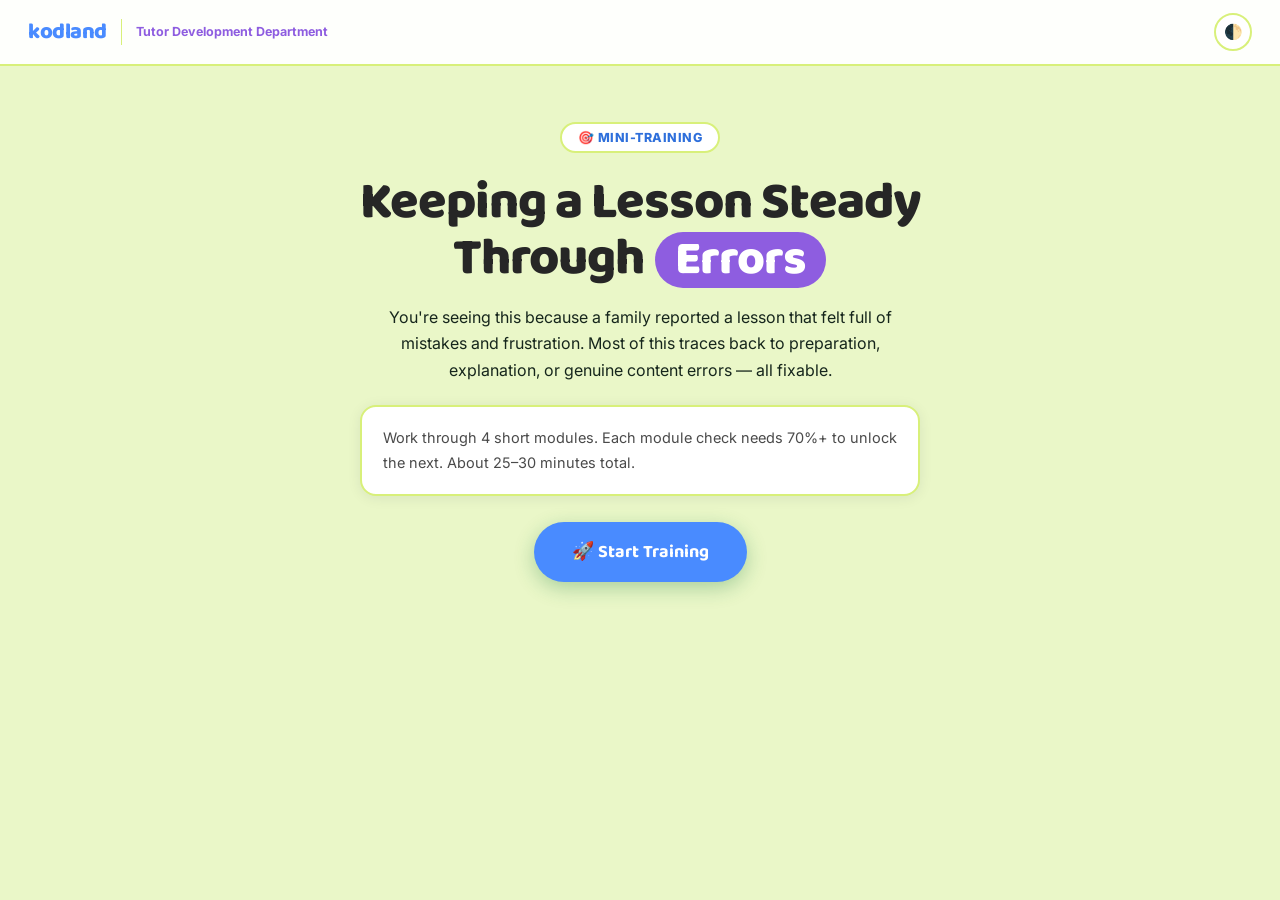
==== index.html @ 3f8ad8d2 "Add files via upload" ====
<!DOCTYPE html>
<html lang="en">
<head>
<meta charset="UTF-8">
<meta name="viewport" content="width=device-width, initial-scale=1.0">
<title>Mini-Training · Handling Errors in Class — Kodland Tutor Training</title>
<link href="https://fonts.googleapis.com/css2?family=Baloo+2:wght@600;700;800&family=Inter:wght@400;500;600;700;800&display=swap" rel="stylesheet">
<link rel="stylesheet" href="assets/style.css">
</head>
<body>

<!-- HOME -->
<div id="screen-home" class="screen active">
  <nav class="nav">
    <a class="logo" href="#" onclick="goHome();return false;">
      <span class="logo-mark">kodland</span>
      <span class="logo-div"></span>
      <span class="logo-sub" data-i18n="logoSub"></span>
    </a>
    <div class="nav-r">
      <button class="tbtn" onclick="toggleTheme()">🌓</button>
    </div>
  </nav>
  <div class="hero">
    <div class="hero-inner">
      <div class="eyebrow" data-i18n="heroEyebrow"></div>
      <h1 data-i18n-html="heroTitle"></h1>
      <p data-i18n="heroIntro"></p>
      <div class="card" style="max-width:560px;margin:0 auto 22px;text-align:left"><p style="margin:0" data-i18n="heroWork"></p></div>
      <button class="start-btn" onclick="goDashboard()" data-i18n="startBtn"></button>
    </div>
  </div>
</div>

<!-- DASHBOARD -->
<div id="screen-path" class="screen">
  <nav class="nav">
    <a class="logo" href="#" onclick="goHome();return false;">
      <span class="logo-mark">kodland</span>
      <span class="logo-div"></span>
      <span class="logo-sub" data-i18n="logoSub"></span>
    </a>
    <div class="nav-r">
      <span id="ntag" style="font-size:13px;color:var(--text-muted);font-weight:700;display:none"></span>
      <button class="tbtn" onclick="devUnlockAll()" data-i18n-title="devTitle" title="">🔓</button>
      <button class="tbtn" onclick="toggleTheme()">🌓</button>
    </div>
  </nav>
  <div class="msec">
    <div class="slbl">Your learning path</div>
    <div class="grid" id="mgrid"></div>
  </div>
</div>

<!-- CONTENT -->
<div id="screen-content" class="screen">
  <nav class="nav">
    <a class="logo" href="#" onclick="goHome();return false;">
      <span class="logo-mark">kodland</span>
      <span class="logo-div"></span>
      <span class="logo-sub" data-i18n="logoSub"></span>
    </a>
    <div class="nav-r">
      <button class="tbtn" onclick="goDashboard()" data-i18n-title="backToPath" title="">🏠</button>
      <button class="tbtn" onclick="toggleTheme()">🌓</button>
    </div>
  </nav>
  <div class="cbody" id="contentBody"></div>
</div>

<!-- RESULTS -->
<div id="screen-results" class="screen">
  <nav class="nav">
    <a class="logo" href="#" onclick="goHome();return false;">
      <span class="logo-mark">kodland</span><span class="logo-div"></span><span class="logo-sub" data-i18n="logoSub"></span>
    </a>
    <div class="nav-r"><button class="tbtn" onclick="toggleTheme()">🌓</button></div>
  </nav>
  <div class="rbody" id="resultsBody"></div>
</div>


<script>window.PROG_KEY_OVERRIDE='kl-mt-content_errors-progress';</script>
<script src="assets/content-en.js"></script>
<script src="assets/engine.js"></script>
</body>
</html>
---- assets/style.css ----
:root{
  --blue:#498BFF;--blue-d:#2E6FDB;--blue-l:#8FB8FF;
  --coral:#8E5DE0;--coral-d:#7440C4;--pink-hover:#B98FEF;--pink-hover-d:#9B6FE0;
  --green:#D3FF5F;--green-d:#6B9A1E;--green-l:#E9FFB0;
  --ink:#262626;--ink2:#4A4A4A;--muted:#8A8A8A;
  --bg:#EAF7C8;--surface:#FFFFFF;--surface2:#F4FCE0;--border:#D8F07A;
  --text:var(--ink);--text2:var(--ink2);--text-muted:var(--muted);
  --nav-bg:rgba(255,255,255,0.94);--nav-b:#D8F07A;
  --shadow:0 2px 14px rgba(11,31,69,.08);--shadow-h:0 10px 30px rgba(18,59,132,.16);
  --hi-bg:#EEF5FF;--hi-b:#AECBF7;--hi-t:#123B9A;
  --opt-h:#EEF5FF;
  --ok-bg:#EAFBF1;--ok-b:#8FE3B4;--ok-t:#0F7A45;
  --no-bg:#FFF1EF;--no-b:#FFC3B8;--no-t:#B23A26;
  --cute-bg:#FFF9E1;--cute-b:#F6DE94;--cute-t:#8A6412;
  --onbg:var(--ink);--onbg2:var(--ink2);--onbg-muted:var(--muted);
  --r:16px;--rsm:10px;--rpill:999px;
}
[data-theme="dark"]{
  --ink:#ECECEC;--ink2:#B7B7C2;--muted:#8D8D99;
  --bg:#12141A;
  --surface:#1C1F27;--surface2:#242830;--border:#333A4A;
  --nav-bg:rgba(18,20,26,0.92);--nav-b:#2A2E3A;
  --shadow:0 2px 14px rgba(0,0,0,.45);--shadow-h:0 10px 30px rgba(0,0,0,.55);
  --hi-bg:rgba(73,139,255,.12);--hi-b:rgba(73,139,255,.4);--hi-t:#8FB8FF;
  --opt-h:#232838;
  --ok-bg:rgba(15,122,69,.15);--ok-b:rgba(15,122,69,.45);--ok-t:#6FE3A4;
  --no-bg:rgba(178,58,38,.15);--no-b:rgba(178,58,38,.45);--no-t:#FF8B76;
  --cute-bg:rgba(138,100,18,.18);--cute-b:rgba(138,100,18,.45);--cute-t:#F6DE94;
  --onbg:var(--ink);--onbg2:var(--ink2);--onbg-muted:var(--muted);
}
*{box-sizing:border-box;margin:0;padding:0}
html{scroll-behavior:smooth}
body{background:var(--bg);color:var(--text);font-family:'Inter',sans-serif;min-height:100vh;overflow-x:hidden;transition:background .25s,color .25s}
.screen{display:none;min-height:100vh;flex-direction:column}
.screen.active{display:flex}
.nav{display:flex;align-items:center;justify-content:space-between;padding:0 28px;height:66px;background:var(--nav-bg);backdrop-filter:blur(14px);border-bottom:2px solid var(--nav-b);position:sticky;top:0;z-index:100}
.logo{display:flex;align-items:center;gap:9px;text-decoration:none;flex-shrink:0}
.logo-mark{font-family:'Baloo 2',sans-serif;font-weight:800;font-size:22px;letter-spacing:-.5px;color:var(--blue);line-height:1;white-space:nowrap}
.logo-sub{font-family:'Inter',sans-serif;font-weight:700;font-size:12.5px;color:var(--coral);white-space:nowrap;line-height:1.3;max-width:180px}
.logo-div{width:1px;height:26px;background:var(--border);margin:0 5px}
.nav-r{display:flex;align-items:center;gap:8px;position:relative}
.tbtn{display:flex;align-items:center;justify-content:center;width:38px;height:38px;border-radius:50%;background:var(--surface);border:2px solid var(--border);color:var(--text2);font-size:15px;cursor:pointer;transition:all .15s;flex-shrink:0}
.tbtn:hover{border-color:var(--blue-l);background:var(--surface2)}
/* HERO */
.hero{padding:56px 40px 40px;text-align:center;position:relative;overflow:hidden}
.hero-inner{position:relative;max-width:640px;margin:0 auto}
.eyebrow{display:inline-flex;align-items:center;gap:6px;background:var(--surface);border:2px solid var(--border);border-radius:var(--rpill);padding:6px 16px;font-family:'Inter',sans-serif;font-size:12.5px;font-weight:800;color:var(--blue-d);margin-bottom:22px;text-transform:uppercase;letter-spacing:.5px}
.hero h1{font-family:'Baloo 2',sans-serif;font-size:clamp(32px,5.2vw,52px);font-weight:800;line-height:1.08;letter-spacing:-1px;color:var(--onbg);margin-bottom:16px}
.h-pill{display:inline-block;background:#8E5DE0;color:#fff;border-radius:var(--rpill);padding:2px 20px;margin:0 2px;font-size:.92em}
.hero p{color:#16261c;font-size:16px;line-height:1.65;margin-bottom:22px;max-width:560px;margin-left:auto;margin-right:auto;position:relative;z-index:1}
[data-theme="dark"] .hero p{color:var(--onbg2)}
.hero-reasons{max-width:560px;margin:0 auto 24px;text-align:left;display:flex;flex-direction:column;gap:10px}
.hr-item{display:flex;gap:13px;align-items:center;background:var(--surface);border:2px solid var(--border);border-radius:14px;padding:13px 17px;font-size:14.5px;color:var(--text2);line-height:1.55;box-shadow:var(--shadow)}
.hr-item .hr-ic{flex-shrink:0;font-size:18px;line-height:1;width:38px;height:38px;border-radius:50%;background:var(--hi-bg);display:flex;align-items:center;justify-content:center}
.hr-item:nth-child(2) .hr-ic{background:#E4F5D3}
.hr-item:nth-child(3) .hr-ic{background:#FFE9F2}
.start-btn{display:inline-block;padding:16px 38px;background:var(--blue);color:#fff;border:none;border-radius:var(--rpill);font-family:'Baloo 2',sans-serif;font-size:18px;font-weight:700;cursor:pointer;transition:all .15s;box-shadow:0 6px 20px rgba(20,120,60,.3);margin-top:4px}
.start-btn:hover{background:var(--pink-hover-d);transform:translateY(-2px);box-shadow:0 8px 24px rgba(212,160,23,.4)}
/* DASHBOARD */
.msec{padding:8px 32px 70px;max-width:1080px;margin:0 auto;width:100%}
.slbl{font-family:'Baloo 2',sans-serif;font-size:13px;font-weight:700;text-transform:uppercase;letter-spacing:1.5px;color:var(--onbg-muted);margin-bottom:16px;margin-top:4px}
.grid{display:grid;grid-template-columns:repeat(auto-fill,minmax(290px,1fr));gap:16px}
.mc{background:var(--surface);border:2px solid var(--border);border-radius:var(--r);overflow:hidden;cursor:pointer;transition:transform .2s,box-shadow .2s,border-color .2s;box-shadow:var(--shadow)}
.mc:hover:not(.locked){transform:translateY(-4px);box-shadow:var(--shadow-h)}
.mc.locked{opacity:.5;cursor:not-allowed}
.mc.done{border-color:var(--blue)}
.mc-stripe{height:7px}
.mc-body{padding:22px}
.mc-top{display:flex;align-items:center;justify-content:space-between;margin-bottom:9px}
.mc-num{font-size:12px;font-weight:800;letter-spacing:.8px;text-transform:uppercase;color:var(--text-muted)}
.mc-em{font-size:32px}
.mc-title{font-family:'Baloo 2',sans-serif;font-size:22px;font-weight:700;letter-spacing:-.2px;color:var(--text);margin-bottom:7px;line-height:1.15}
.mc-desc{font-size:14.5px;color:var(--text2);line-height:1.6}
.mc-foot{margin-top:16px;display:flex;align-items:center;justify-content:space-between}
.badge{font-family:'Inter',sans-serif;font-size:11px;font-weight:800;letter-spacing:.3px;padding:5px 13px;border-radius:var(--rpill);text-transform:uppercase}
.bd{background:#E4F5D3;color:var(--green-d);border:1.5px solid var(--green)}
.bs{background:var(--coral);color:#fff;border:1.5px solid var(--coral-d)}
.bl{background:var(--surface2);color:var(--text-muted);border:1.5px solid var(--border)}
.br{background:#DCEBFF;color:var(--blue-d);border:1.5px solid var(--blue-l)}
[data-theme="dark"] .bd{background:rgba(211,255,95,.15);color:var(--green);border-color:rgba(211,255,95,.4)}
[data-theme="dark"] .br{background:rgba(73,139,255,.15);color:var(--blue-l);border-color:rgba(73,139,255,.4)}
.stag{font-size:12.5px;color:var(--text-muted);font-weight:600}
.stag b{color:var(--text)}
/* CONTENT */
.cbody{padding:38px 40px 60px;max-width:820px;margin:0 auto;width:100%;flex:1}
.meyebrow{font-size:11.5px;font-weight:800;text-transform:uppercase;letter-spacing:1px;color:var(--onbg-muted);margin-bottom:9px}
.mh1{font-family:'Baloo 2',sans-serif;font-size:clamp(26px,4vw,38px);font-weight:800;letter-spacing:-.6px;line-height:1.12;color:var(--onbg);margin-bottom:16px}
.mobj{background:var(--surface);border:2px solid var(--border);border-left:5px solid var(--coral);border-radius:0 var(--rsm) var(--rsm) 0;padding:14px 18px;font-size:14.5px;color:var(--text2);line-height:1.6;margin-bottom:34px}
.mobj strong{color:var(--text)}
.sch{font-family:'Baloo 2',sans-serif;font-size:24px;font-weight:800;margin:44px 0 18px;color:var(--onbg);display:flex;align-items:center;gap:12px;letter-spacing:-.3px}
.sch::before{content:'';width:12px;height:12px;border-radius:4px;background:var(--coral);flex-shrink:0;transform:rotate(45deg)}
.sch::after{content:'';flex:1;height:3px;background:var(--coral);border-radius:2px;opacity:.4}
.card{background:var(--surface);border:2px solid var(--border);border-radius:var(--r);padding:19px 21px;margin-bottom:12px;box-shadow:var(--shadow)}
.card h4{font-family:'Baloo 2',sans-serif;font-size:15px;font-weight:700;color:var(--text);margin-bottom:8px}
.card p,.card li{font-size:14.5px;color:var(--text2);line-height:1.7}
.card ul,.card ol{padding-left:18px}
.card li{margin-bottom:6px}
.card p strong,.card li strong{color:var(--text)}
.card p{margin-bottom:10px}
.card p:last-child{margin-bottom:0}
.tbl-wrap{overflow-x:auto;margin-top:4px}
.card table{width:100%;border-collapse:collapse;font-size:13.6px;line-height:1.55}
.card th{text-align:left;padding:9px 11px;border-bottom:2px solid var(--border);font-family:'Baloo 2',sans-serif;font-size:12.8px;color:var(--text)}
.card td{padding:9px 11px;border-bottom:1px solid var(--border);color:var(--text2);vertical-align:top}
.card tr:last-child td{border-bottom:none}
.card.hi{background:var(--hi-bg);border-color:var(--hi-b)}
.card.hi h4{color:var(--hi-t);font-size:16.5px}
.card.hi p,.card.hi li{color:var(--hi-t);opacity:.92}
.card.ok{background:var(--ok-bg);border-color:var(--ok-b)}
.card.ok h4{color:var(--ok-t)}
.card.ok p,.card.ok li{color:var(--ok-t);opacity:.92}
.card.danger{background:var(--no-bg);border-color:var(--no-b)}
.card.danger h4{color:var(--no-t)}
.card.danger p,.card.danger li{color:var(--no-t);opacity:.92}
.card.danger th{color:var(--no-t);border-color:var(--no-b)}
.card.danger td{color:var(--no-t);opacity:.9;border-color:var(--no-b)}
.card.cute{background:var(--cute-bg);border-color:var(--cute-b)}
.card.cute h4{color:var(--cute-t);font-size:16.5px}
.card.cute p,.card.cute li{color:var(--cute-t);opacity:.92}
.acc-item{background:var(--surface);border:2px solid var(--border);border-radius:var(--r);margin-bottom:12px;box-shadow:var(--shadow);overflow:hidden}
.acc-item summary{cursor:pointer;list-style:none;padding:18px 22px;font-family:'Baloo 2',sans-serif;font-weight:700;font-size:16px;display:flex;align-items:center;justify-content:space-between;gap:10px}
.acc-item summary::-webkit-details-marker{display:none}
.acc-item summary::after{content:'▾';font-size:14px;color:var(--text-muted);flex-shrink:0;transition:transform .2s}
.acc-item[open] summary::after{transform:rotate(180deg)}
.acc-item .acc-body{padding:0 22px 20px}
.acc-big-title{font-family:'Baloo 2',sans-serif;font-weight:800;font-size:23px;margin:30px 0 16px;text-align:center}
.sib{padding:16px 18px}
.sib-head{display:flex;align-items:center;gap:14px;margin-bottom:10px}
.sib-ic{font-size:38px;line-height:1;flex-shrink:0;width:52px;height:52px;display:flex;align-items:center;justify-content:center;background:var(--surface2);border-radius:50%}
.sib-head h4{font-size:14.5px;font-weight:800;line-height:1.3}
.sib-body{font-size:13.5px;line-height:1.55}
.sib-body ul,.sib-body ol{margin:0;padding-left:20px}
.sib-body li{margin-bottom:5px}
.sib-body p{margin-bottom:6px}
.notice-line{display:flex;align-items:flex-start;gap:10px;background:var(--surface2);border-radius:var(--rsm);padding:12px 14px;margin-bottom:12px;font-size:13.5px;line-height:1.5}
.notice-line .nl-ic{font-size:22px;flex-shrink:0}
.doavoid{display:grid;grid-template-columns:1fr 1fr;gap:14px;margin-bottom:14px}
@media(max-width:600px){.doavoid{grid-template-columns:1fr}}
.doavoid .dobox,.doavoid .avoidbox{border-radius:var(--r);padding:18px 19px;box-shadow:var(--shadow)}
.doavoid .dobox{background:var(--ok-bg);border:2px solid var(--ok-b)}
.doavoid .avoidbox{background:var(--no-bg);border:2px solid var(--no-b)}
.doavoid h5{font-family:'Baloo 2',sans-serif;font-weight:800;font-size:14.5px;margin-bottom:11px;display:flex;align-items:center;gap:7px}
.doavoid .dobox h5{color:var(--ok-t)}
.doavoid .avoidbox h5{color:var(--no-t)}
.doavoid ul{list-style:none;padding:0;margin:0;display:flex;flex-direction:column;gap:10px}
.doavoid li{display:flex;gap:8px;font-size:13.6px;line-height:1.55}
.doavoid .dobox li{color:var(--ok-t)}
.doavoid .avoidbox li{color:var(--no-t)}
.doavoid li .lic{flex-shrink:0}
.doavoid em{opacity:.85}
.pattern-row{display:grid;grid-template-columns:repeat(3,1fr);gap:14px;margin-bottom:14px}
@media(max-width:760px){.pattern-row{grid-template-columns:1fr}}
.pattern-card{background:var(--surface);border:2px solid var(--border);border-radius:var(--r);padding:22px 20px;box-shadow:var(--shadow);text-align:center;display:flex;flex-direction:column}
.pattern-ic{font-size:38px;margin-bottom:10px}
.pattern-title{font-family:'Baloo 2',sans-serif;font-weight:800;font-size:16px;margin-bottom:9px;color:var(--text)}
.pattern-desc{font-size:12.8px;color:var(--text2);margin-bottom:12px;line-height:1.5;font-style:italic}
.pattern-note{font-size:12.8px;color:var(--text2);line-height:1.55;text-align:left;background:var(--surface2);border-radius:10px;padding:11px 13px;margin-top:auto}
.mobj-box{display:flex;gap:16px;align-items:flex-start;background:var(--surface);border:2px solid var(--border);border-radius:var(--r);padding:18px 20px;margin-bottom:34px;box-shadow:var(--shadow)}
.mobj-ic{width:46px;height:46px;border-radius:50%;background:var(--hi-bg);display:flex;align-items:center;justify-content:center;font-size:21px;flex-shrink:0}
.mobj-txt strong{font-family:'Baloo 2',sans-serif;font-size:11.5px;text-transform:uppercase;letter-spacing:.6px;color:var(--coral);display:block;margin-bottom:5px}
.mobj-txt p{font-size:14.5px;color:var(--text2);line-height:1.6;margin:0}
.mc-em-circle{width:54px;height:54px;border-radius:50%;display:flex;align-items:center;justify-content:center;font-size:27px;flex-shrink:0}
.co-star{background:#FFF6DC;border-color:#F4D883;color:#8A6412}
[data-theme="dark"] .co-star{background:rgba(244,216,131,.15);border-color:rgba(244,216,131,.4);color:#F4D883}
.step-flow{display:flex;align-items:stretch;gap:8px;margin-bottom:14px;flex-wrap:wrap}
.step-box{flex:1;min-width:160px;background:var(--surface);border:2px solid var(--border);border-radius:var(--r);padding:18px 15px;text-align:center;box-shadow:var(--shadow);display:flex;flex-direction:column;align-items:center;justify-content:flex-start}
.step-ic{font-size:32px;margin-bottom:9px}
.step-lbl{font-size:13px;color:var(--text2);line-height:1.45;font-weight:600}
.step-arrow{display:flex;align-items:center;justify-content:center;font-size:22px;color:var(--coral);flex:0 0 auto;font-weight:800}
@media(max-width:700px){.step-flow{flex-direction:column}.step-arrow{transform:rotate(90deg);margin:-4px auto}}
.bigstat{display:flex;gap:22px;align-items:center;background:var(--surface);border:2px solid var(--border);border-radius:var(--r);padding:24px 26px;margin-bottom:14px;box-shadow:var(--shadow)}
.bigstat-num{font-family:'Baloo 2',sans-serif;font-size:54px;font-weight:800;color:var(--blue-d);flex-shrink:0;line-height:1;min-width:110px;text-align:center}
.bigstat-txt{font-size:14px;color:var(--text2);line-height:1.65}
.bigstat-txt strong{color:var(--text)}
@media(max-width:560px){.bigstat{flex-direction:column;text-align:center}}
.ck-list{display:flex;flex-direction:column;gap:11px;background:var(--surface);border:2px solid var(--border);border-radius:var(--r);padding:18px 20px;margin-bottom:12px;box-shadow:var(--shadow)}
.ck-row{display:flex;gap:11px;align-items:flex-start;font-size:14px;color:var(--text2);line-height:1.55}
.ck-box{flex-shrink:0;font-size:18px;color:var(--blue-d);margin-top:-1px}
.nc-list{display:flex;flex-direction:column;gap:12px;margin-bottom:12px}
.nc-row{display:flex;gap:14px;align-items:flex-start;background:var(--surface);border:2px solid var(--border);border-radius:var(--r);padding:15px 18px;box-shadow:var(--shadow)}
.nc-num{flex-shrink:0;width:32px;height:32px;border-radius:50%;background:var(--blue-l);color:var(--blue-d);display:flex;align-items:center;justify-content:center;font-family:'Baloo 2',sans-serif;font-weight:800;font-size:15px}
.nc-txt{font-size:14px;color:var(--text2);line-height:1.6;padding-top:4px}
.mt-pic{display:block;width:100%;height:auto;border-radius:var(--r);border:2px solid var(--border);box-shadow:var(--shadow);margin:0 0 14px;background:var(--surface)}
.mt-fig{margin:0 0 16px}
.mt-fig .mt-pic{margin-bottom:0;border-bottom-left-radius:0;border-bottom-right-radius:0;box-shadow:none}
.mt-fig figcaption{background:var(--surface);border:2px solid var(--border);border-top:none;border-radius:0 0 var(--r) var(--r);padding:12px 16px;font-size:14px;color:var(--text2);line-height:1.6;box-shadow:var(--shadow)}
.icon-grid{display:grid;grid-template-columns:repeat(auto-fit,minmax(220px,1fr));gap:12px;margin-bottom:12px}
.icon-grid-item{display:flex;gap:12px;align-items:flex-start;background:var(--surface);border:2px solid var(--border);border-radius:var(--r);padding:15px 16px;box-shadow:var(--shadow)}
.igi-ic{font-size:24px;flex-shrink:0;width:36px;height:36px;border-radius:50%;background:var(--hi-bg);display:flex;align-items:center;justify-content:center}
.igi-txt{font-size:13.5px;color:var(--text2);line-height:1.55}
.igi-txt strong{color:var(--text)}
.tl-wrap{display:flex;flex-direction:column;margin-bottom:14px}
.tl-item{display:flex;gap:14px;background:var(--surface);border:2px solid var(--border);border-radius:var(--r);padding:16px 18px;box-shadow:var(--shadow)}
.tl-ic{width:42px;height:42px;border-radius:50%;background:var(--hi-bg);display:flex;align-items:center;justify-content:center;font-size:20px;flex-shrink:0}
.tl-lbl{font-family:'Baloo 2',sans-serif;font-weight:800;font-size:12.5px;color:var(--coral-d);text-transform:uppercase;letter-spacing:.4px;margin-bottom:7px}
.tl-body{flex:1}
.tl-body ul{padding-left:18px;margin:0}
.tl-body li{font-size:13.5px;color:var(--text2);line-height:1.6;margin-bottom:5px}
.tl-body li:last-child{margin-bottom:0}
.tl-connector{width:2px;height:16px;background:var(--border);margin-left:39px}
.tbl-full{width:100vw;position:relative;left:50%;right:50%;margin-left:-50vw;margin-right:-50vw;padding:0 max(20px,calc(50vw - 570px));overflow-x:auto;box-sizing:border-box}
.tbl-full table{min-width:1100px}
.tbl-full .card{margin:0}
.tbl-full table tr:nth-child(even){background:var(--surface2)}
.tbl-full table th{position:sticky;top:0;background:var(--blue);color:#fff}
.rule-row{display:flex;flex-direction:column;gap:10px;margin-bottom:14px}
.rule-card{display:flex;gap:14px;align-items:flex-start;background:var(--surface);border:2px solid var(--border);border-left:5px solid var(--blue);border-radius:var(--r);padding:15px 18px;box-shadow:var(--shadow)}
.rule-num{width:32px;height:32px;border-radius:50%;background:var(--blue);color:#fff;font-family:'Baloo 2',sans-serif;font-weight:800;font-size:14px;display:flex;align-items:center;justify-content:center;flex-shrink:0}
.rule-ic{font-size:22px;flex-shrink:0}
.rule-txt{font-size:13.8px;color:var(--text2);line-height:1.55}
.rule-txt strong{color:var(--text)}
.bo-mock{background:#211E33;border-radius:16px;padding:22px 22px 18px;color:#EDEAF9;font-family:'Segoe UI',Inter,sans-serif;margin-bottom:14px;box-shadow:var(--shadow-h);position:relative;margin-top:10px}
.bo-mock-tag{position:absolute;top:-12px;left:18px;background:var(--coral);color:#fff;font-family:'Baloo 2',sans-serif;font-size:11px;font-weight:800;padding:5px 13px;border-radius:999px;text-transform:uppercase;letter-spacing:.4px;box-shadow:0 3px 8px rgba(0,0,0,.25)}
/* BO SIMULATION EMBED (breaks out of the content column on purpose) */
.sim-embed{position:relative;left:50%;right:50%;margin-left:-50vw;margin-right:-50vw;width:100vw;max-width:100vw;margin-top:18px;margin-bottom:22px}
.sim-embed-inner{max-width:1440px;margin:0 auto;padding:0 16px}
.sim-embed-tag{display:inline-block;background:var(--coral);color:#fff;font-family:'Baloo 2',sans-serif;font-size:11px;font-weight:800;padding:5px 13px;border-radius:999px;text-transform:uppercase;letter-spacing:.4px;margin-bottom:10px}
.sim-embed iframe{width:100%;height:480px;border:2px solid var(--border);border-radius:16px;box-shadow:var(--shadow-h);display:block;background:#211E33}
@media(max-width:760px){.sim-embed iframe{height:420px}}
.bo-tabs{display:flex;gap:8px;margin-bottom:14px;flex-wrap:wrap}
.bo-tab{padding:8px 16px;border-radius:8px;border:1px solid #3A3460;background:#2C2846;color:#C3BEDA;font-size:12.5px;font-weight:700;cursor:pointer;font-family:inherit}
.bo-tab.active{background:#498BFF;color:#fff;border-color:#498BFF}
.bo-field{display:flex;gap:10px;padding:9px 0;border-bottom:1px solid rgba(255,255,255,.07);font-size:13px;color:#C3BEDA}
.bo-field:last-child{border-bottom:none}
.bo-field b{color:#fff;min-width:110px;display:inline-block}
.bo-comment{background:#2C2846;border-radius:10px;padding:13px 15px;font-size:12.8px;color:#C3BEDA;line-height:1.65;margin-top:2px}
.bo-comment .role{display:inline-block;background:#3A3460;color:#AEB8FA;font-size:10px;font-weight:800;padding:2px 8px;border-radius:5px;margin-bottom:7px}
.bo-progress-head{display:flex;justify-content:space-between;align-items:flex-start;flex-wrap:wrap;gap:10px;margin-bottom:14px}
.bo-select{background:#342E56;border:1px solid #3A3460;color:#EDEAF9;padding:7px 12px;border-radius:8px;font-size:12.5px;font-family:inherit}
.bo-status{font-size:12px;color:#C3BEDA;display:flex;align-items:center;gap:4px;flex-wrap:wrap}
.bo-status b{color:#fff}
.bo-info-ic{width:22px;height:22px;border-radius:50%;background:#342E56;color:#8FB8FF;display:inline-flex;align-items:center;justify-content:center;font-size:12px;cursor:pointer;border:1px solid #3A3460;margin-left:4px}
.bo-grid-row{display:flex;align-items:center;gap:10px;margin-bottom:12px;flex-wrap:wrap}
.bo-mod-lbl{width:28px;font-weight:800;color:#fff;font-size:13px;flex-shrink:0}
.bo-cell-wrap{display:flex;flex-direction:column;align-items:center;gap:4px;width:66px}
.bo-cell-lbl{font-size:9.5px;color:#8B85A6}
.bo-cell{padding:6px 0;width:100%;text-align:center;border-radius:999px;font-size:11px;font-weight:700}
.bo-cell.attended{background:rgba(52,211,153,.18);color:#7FE8BE}
.bo-cell.absent{background:rgba(242,113,109,.2);color:#FF9C97}
.bo-cell.notsubmitted{background:rgba(242,140,109,.22);color:#FFA98F}
.bo-cell.reviewed{background:rgba(52,211,153,.18);color:#7FE8BE}
.bo-cell.next{background:#342E56;color:#6b6584}
.bo-mod-total{font-size:11.5px;color:#8B85A6;margin-left:4px}
.bo-legend{display:none;position:absolute;top:6px;right:0;background:#fff;color:#2a2540;border-radius:10px;padding:15px 17px;box-shadow:0 10px 30px rgba(0,0,0,.45);z-index:20;width:min(430px,90vw);font-size:12px}
.bo-legend.show{display:block}
.bo-legend-cols{display:grid;grid-template-columns:1fr 1fr;gap:16px}
.bo-legend h6{font-size:11px;text-transform:uppercase;letter-spacing:.4px;color:#8A84A3;margin-bottom:8px}
.bo-legend-row{display:flex;align-items:center;gap:7px;margin-bottom:7px;line-height:1.3}
.bo-legend-dot{width:10px;height:10px;border-radius:50%;flex-shrink:0}
@media(max-width:560px){.bo-legend-cols{grid-template-columns:1fr}.bo-cell-wrap{width:58px}}
.two-col{display:grid;grid-template-columns:1fr 1fr;gap:12px}
@media(max-width:600px){.two-col{grid-template-columns:1fr}}
.three-col{display:grid;grid-template-columns:1fr 1fr 1fr;gap:12px}
@media(max-width:760px){.three-col{grid-template-columns:1fr}}
.divider{border:none;border-top:2px solid var(--border);margin:34px 0}
.ctabtn{display:block;width:100%;padding:17px;background:var(--blue);color:#fff;border:none;border-radius:var(--rpill);font-family:'Baloo 2',sans-serif;font-size:18px;font-weight:700;cursor:pointer;transition:all .15s;margin-bottom:40px;margin-top:4px;box-shadow:0 4px 16px rgba(20,120,60,.28)}
.ctabtn:hover{background:var(--pink-hover-d);transform:translateY(-2px);box-shadow:0 6px 20px rgba(212,160,23,.4)}
.ctabtn:disabled{opacity:.4;cursor:not-allowed;transform:none;box-shadow:none}
@media(max-width:640px){.cbody,.msec,.hero{padding-left:18px;padding-right:18px}}
/* VIDEO SLOT (placeholder — no footage yet) */
.vslot{background:#000000;border:2px solid #2A2A2A;border-radius:var(--r);padding:22px 22px 20px;margin-bottom:12px;color:#EAEAEA}
.vslot-top{display:flex;align-items:center;gap:10px;margin-bottom:10px}
.vslot-ic{width:38px;height:38px;border-radius:50%;background:rgba(255,255,255,.08);display:flex;align-items:center;justify-content:center;font-size:17px;flex-shrink:0}
.vslot-title{font-family:'Baloo 2',sans-serif;font-weight:700;font-size:15px;color:#fff}
.vslot-meta{font-size:11.5px;color:#8FB8FF;text-transform:uppercase;letter-spacing:.5px;font-weight:800;margin-top:2px}
.vslot-frame{background:#000000;border:1px solid rgba(255,255,255,.15);border-radius:12px;padding:26px;text-align:center;margin-bottom:12px;overflow:hidden}
.vslot-frame .big{font-size:30px;margin-bottom:6px}
.vslot-frame .lbl{font-size:12.5px;color:#8FB8FF;font-weight:700}
.vslot-brief{font-size:13px;line-height:1.6;color:#CFCFCF;font-style:italic}
/* CALLOUT (guide-style emoji callouts) */
.callout{display:flex;gap:12px;border-radius:var(--rsm);padding:15px 17px;margin-bottom:12px;font-size:14.3px;line-height:1.68;border:1.5px solid}
.co-ic{font-size:19px;flex-shrink:0;margin-top:1px}
.co-body p{margin-bottom:8px}
.co-body p:last-child{margin-bottom:0}
.co-body ul,.co-body ol{padding-left:18px;margin-bottom:8px}
.co-body li{margin-bottom:4px}
.co-target{background:var(--hi-bg);border-color:var(--hi-b);color:var(--hi-t)}
.co-warn{background:#FFF6EE;border-color:#FBD9B0;color:#9A5B12}
[data-theme="dark"] .co-warn{background:rgba(154,91,18,.18);border-color:rgba(154,91,18,.45);color:#F5B971}
.co-danger{background:var(--no-bg);border-color:var(--no-b);color:var(--no-t)}
.co-ok{background:var(--ok-bg);border-color:var(--ok-b);color:var(--ok-t)}
.co-cute{background:var(--cute-bg);border-color:var(--cute-b);color:var(--cute-t)}
.co-idea{background:#EFFAFF;border-color:#B9E6FA;color:#0B5E85}
[data-theme="dark"] .co-idea{background:rgba(11,94,133,.18);border-color:rgba(11,94,133,.45);color:#7FD4F5}
.co-loop{background:var(--hi-bg);border-color:var(--hi-b);color:var(--hi-t)}
.co-body b,.co-body strong{color:inherit}
/* INTERACTION (selection-based exercises) */
.ix-wrap{background:var(--surface);border:2px solid var(--border);border-radius:var(--r);padding:24px;margin-bottom:16px;box-shadow:var(--shadow)}
.ix-badge{display:inline-flex;align-items:center;gap:6px;background:#DDF3E5;color:var(--blue-d);border:1.5px solid var(--blue-l);border-radius:var(--rpill);padding:5px 14px;font-size:11.5px;font-weight:800;text-transform:uppercase;letter-spacing:.4px;margin-bottom:14px}
[data-theme="dark"] .ix-badge{background:rgba(143,224,180,.15);color:var(--blue-l)}
.ix-title{font-family:'Baloo 2',sans-serif;font-size:18px;font-weight:800;color:var(--text);margin-bottom:8px}
.ix-instr{font-size:14px;color:var(--text2);line-height:1.6;margin-bottom:18px}
.ix-card{background:var(--surface2);border:2px solid var(--border);border-radius:var(--rsm);padding:14px 16px;margin-bottom:10px;font-size:14px;color:var(--text);cursor:pointer;transition:all .15s;line-height:1.55}
.ix-card:hover:not(.locked){border-color:var(--blue-l);transform:translateY(-1px)}
.ix-card.locked{cursor:default}
.ix-card.correct{background:var(--ok-bg);border-color:var(--ok-b);color:var(--ok-t)}
.ix-card.wrong{background:var(--no-bg);border-color:var(--no-b);color:var(--no-t)}
.ix-zones{display:grid;grid-template-columns:repeat(auto-fit,minmax(180px,1fr));gap:10px;margin-top:14px}
.ix-zone{border:2px dashed var(--border);border-radius:var(--rsm);padding:12px;text-align:center;font-family:'Baloo 2',sans-serif;font-weight:700;font-size:13px;color:var(--text2)}
.ix-zone-btn{display:block;width:100%;padding:9px 8px;margin-top:8px;border-radius:8px;border:2px solid var(--border2,var(--border));background:var(--surface);font-family:'Inter',sans-serif;font-weight:700;font-size:12.5px;cursor:pointer;color:var(--text2)}
.ix-zone-btn:hover:not(:disabled){border-color:var(--blue-l);color:var(--blue-d)}
.ix-zone-btn:disabled{opacity:.4;cursor:not-allowed}
.ix-zone-btn.correct-zone{opacity:1!important;background:var(--ok-bg);border-color:var(--ok-b);color:var(--ok-t)}
.ix-zone-btn.wrong-zone{opacity:1!important;background:var(--no-bg);border-color:var(--no-b);color:var(--no-t)}
.ix-fb{margin-top:8px;font-size:13px;line-height:1.55;border-radius:8px;padding:9px 12px}
.ix-fb.ok{background:var(--ok-bg);color:var(--ok-t)}
.ix-fb.bad{background:var(--no-bg);color:var(--no-t)}
.ix-progress{font-size:12.5px;color:var(--text-muted);font-weight:700;margin-top:14px;text-align:right}
.ix-nextbtn{display:none;margin-top:16px;width:100%;padding:14px;background:var(--blue);color:#fff;border:none;border-radius:var(--rpill);font-family:'Baloo 2',sans-serif;font-size:16px;font-weight:700;cursor:pointer}
.ix-nextbtn.show{display:block}
.ix-nextbtn:hover{background:var(--pink-hover-d)}
.ix-sim-link{display:flex;gap:16px;align-items:center;background:var(--hi-bg);border:2px solid var(--hi-b);border-radius:var(--r);padding:20px;margin-bottom:16px}
.ix-sim-link .em{font-size:34px;flex-shrink:0}
.ix-sim-link a.simbtn{display:inline-block;margin-top:8px;background:var(--blue);color:#fff;padding:10px 20px;border-radius:var(--rpill);font-family:'Baloo 2',sans-serif;font-weight:700;font-size:14px;text-decoration:none}
.ix-sim-link a.simbtn:hover{background:var(--pink-hover-d)}
/* QUIZ */
.qbody{padding:38px 40px;max-width:700px;margin:0 auto;width:100%;flex:1}
.qpt{height:8px;background:var(--surface2);border:1.5px solid var(--border);border-radius:var(--rpill);margin-bottom:38px;overflow:hidden}
.qpf{height:100%;background:linear-gradient(90deg,var(--blue),var(--coral));border-radius:var(--rpill);transition:width .4s ease}
.qctr{font-size:12.5px;font-weight:800;text-transform:uppercase;letter-spacing:1px;color:var(--onbg-muted);margin-bottom:11px}
.qtxt{font-family:'Baloo 2',sans-serif;font-size:22px;font-weight:700;letter-spacing:-.3px;line-height:1.35;margin-bottom:28px;color:var(--onbg)}
.qopts{display:flex;flex-direction:column;gap:11px}
.qopt{background:var(--surface);border:2px solid var(--border);border-radius:var(--r);padding:15px 19px;cursor:pointer;font-size:14.5px;color:var(--text);font-family:'Inter',sans-serif;font-weight:500;transition:all .15s;text-align:left;line-height:1.5;box-shadow:var(--shadow)}
.qopt:hover:not(.answered){background:var(--opt-h);border-color:var(--blue-l)}
.qopt.correct{background:var(--ok-bg);border-color:var(--ok-b);color:var(--ok-t)}
.qopt.wrong{background:var(--no-bg);border-color:var(--no-b);color:var(--no-t)}
.qopt.answered{cursor:default}
.qfb{display:none;margin-top:15px;border-radius:var(--rsm);padding:14px 17px;font-size:14.5px;line-height:1.6;border:2px solid}
.qfb.show{display:block}
.qfb.ok{background:var(--ok-bg);border-color:var(--ok-b);color:var(--ok-t)}
.qfb.bad{background:var(--no-bg);border-color:var(--no-b);color:var(--no-t)}
.qnxt{display:none;margin-top:19px;width:100%;padding:15px;background:var(--blue);color:#fff;border:none;border-radius:var(--rpill);font-family:'Baloo 2',sans-serif;font-size:17px;font-weight:700;cursor:pointer;transition:all .15s}
.qnxt.show{display:block}
.qnxt:hover{background:var(--pink-hover-d)}
/* RESULTS */
.rbody{padding:64px 40px;max-width:540px;margin:0 auto;text-align:center;flex:1}
.remi{font-size:66px;margin-bottom:15px}
.rtitle{font-family:'Baloo 2',sans-serif;font-size:31px;font-weight:800;letter-spacing:-.4px;color:var(--onbg)}
.rpct{font-family:'Baloo 2',sans-serif;font-size:64px;font-weight:800;line-height:1;margin:15px 0 7px}
.rpct.pass{color:var(--blue)}
.rpct.fail{color:var(--no-t)}
.rsub{color:var(--onbg2);font-size:15.5px;line-height:1.65;margin-bottom:32px}
.bdark{display:block;width:100%;padding:15px 24px;margin-bottom:10px;background:var(--blue);color:#fff;border:none;border-radius:var(--rpill);font-family:'Baloo 2',sans-serif;font-size:17px;font-weight:700;cursor:pointer;transition:all .15s}
.bdark:hover{background:var(--pink-hover-d)}
.bline{display:block;width:100%;padding:14px 24px;margin-bottom:10px;background:transparent;color:var(--text2);border:2px solid var(--border);border-radius:var(--rpill);font-family:'Inter',sans-serif;font-size:14.5px;font-weight:700;cursor:pointer;transition:all .15s}
.bline:hover{background:var(--surface2);color:var(--text);border-color:var(--blue-l)}
/* FEEDBACK SLIDERS (ungraded, end of exam) */
.fbq{background:var(--surface);border:2px solid var(--border);border-radius:var(--r);padding:20px;margin-bottom:14px;text-align:left}
.fbq label{display:block;font-family:'Baloo 2',sans-serif;font-weight:700;font-size:14.5px;color:var(--text);margin-bottom:12px}
.fbq .scale{display:flex;gap:8px}
.fbq .scale button{flex:1;padding:11px 0;border-radius:10px;border:2px solid var(--border);background:var(--surface2);font-weight:800;font-family:'Baloo 2',sans-serif;cursor:pointer;color:var(--text2)}
.fbq .scale button.sel{background:var(--blue);border-color:var(--blue);color:#fff}
.fbq .scalelbl{display:flex;justify-content:space-between;font-size:11px;color:var(--text-muted);margin-top:6px}
/* CHECKLIST / FIELD CARD */
.chk-body{padding:44px 40px 64px;max-width:760px;margin:0 auto;flex:1}
.chk-badge{display:inline-flex;align-items:center;gap:6px;background:#DDF3E5;color:var(--blue-d);border:2px solid var(--blue-l);border-radius:var(--rpill);padding:6px 15px;font-family:'Inter',sans-serif;font-size:12.5px;font-weight:800;text-transform:uppercase;letter-spacing:.5px;margin-bottom:16px}
[data-theme="dark"] .chk-badge{background:rgba(143,224,180,.18);color:var(--blue-l)}
.chk-h1{font-family:'Baloo 2',sans-serif;font-size:clamp(24px,4vw,34px);font-weight:800;letter-spacing:-.6px;line-height:1.15;color:var(--onbg);margin-bottom:12px}
.chk-sub{font-size:15.5px;color:var(--onbg2);line-height:1.7;margin-bottom:30px}
.chk-list{display:flex;flex-direction:column;gap:12px}
.chk-item{display:flex;gap:14px;align-items:flex-start;background:var(--surface);border:2px solid var(--border);border-radius:var(--r);padding:16px 19px;box-shadow:var(--shadow)}
.chk-ic{width:30px;height:30px;border-radius:50%;background:#DDF3E5;color:var(--blue-d);display:flex;align-items:center;justify-content:center;font-weight:800;flex-shrink:0;font-family:'Baloo 2',sans-serif;font-size:13px}
.chk-txt{font-size:14px;color:var(--text2);line-height:1.6;padding-top:4px}
.chk-selfeval{margin-top:36px;background:var(--surface2);border:2px dashed var(--blue-l);border-radius:var(--r);padding:24px 26px}
.chk-selfeval-h{font-family:'Baloo 2',sans-serif;font-size:20px;font-weight:800;color:var(--text);margin-bottom:6px}
.chk-selfeval-sub{font-size:13.5px;color:var(--text-muted);margin-bottom:16px;line-height:1.55}
.chk-self-item{display:flex;gap:10px;margin-bottom:11px;font-size:14px;color:var(--text2);line-height:1.6}
.chk-self-item:last-child{margin-bottom:0}
.chk-actions{display:flex;gap:12px;margin-top:30px;flex-wrap:wrap}
.chk-actions button{flex:1;min-width:220px;margin-bottom:0}
.fc-block{background:var(--surface);border:2px solid var(--border);border-radius:var(--r);padding:18px 20px;margin-bottom:12px}
.fc-block h4{font-family:'Baloo 2',sans-serif;font-size:14.5px;color:var(--blue-d);text-transform:uppercase;letter-spacing:.4px;margin-bottom:8px}
.fc-block p,.fc-block li{font-size:13.8px;color:var(--text2);line-height:1.6}
.fc-block ul{padding-left:18px}
@media print{
  .nav,.no-print{display:none!important}
  body{background:#fff}
  .chk-body{padding:10px 6px;max-width:100%}
  .chk-item,.chk-selfeval,.fc-block{box-shadow:none;break-inside:avoid}
}

/* narrow screens + long translated labels: keep the top bar and tables inside the viewport */
@media(max-width:640px){
  .nav{padding:0 12px;gap:8px}
  .logo{gap:6px}
  .logo-mark{font-size:20px}
  .logo-div{margin:0 1px;height:22px}
  .logo-sub{font-size:10px;max-width:96px;line-height:1.15}
  .nav-r{gap:6px;flex-shrink:0}
  #ntag{font-size:10.5px!important;max-width:74px;line-height:1.15;text-align:right;white-space:normal}
  .lang-btn{padding:7px 9px}
  .card table{font-size:12.5px}
  .card th,.card td{padding:7px 6px;overflow-wrap:anywhere;hyphens:auto}
  .card th{font-size:11.5px}
}
@media(max-width:520px){
  .logo-div,.logo-sub{display:none}
}

/* long words in translated text must wrap inside their cards instead of widening them */
.pattern-card,.card,.co,.step-box,.ix-card,.ix-fb,.mobj-txt{min-width:0;overflow-wrap:break-word}
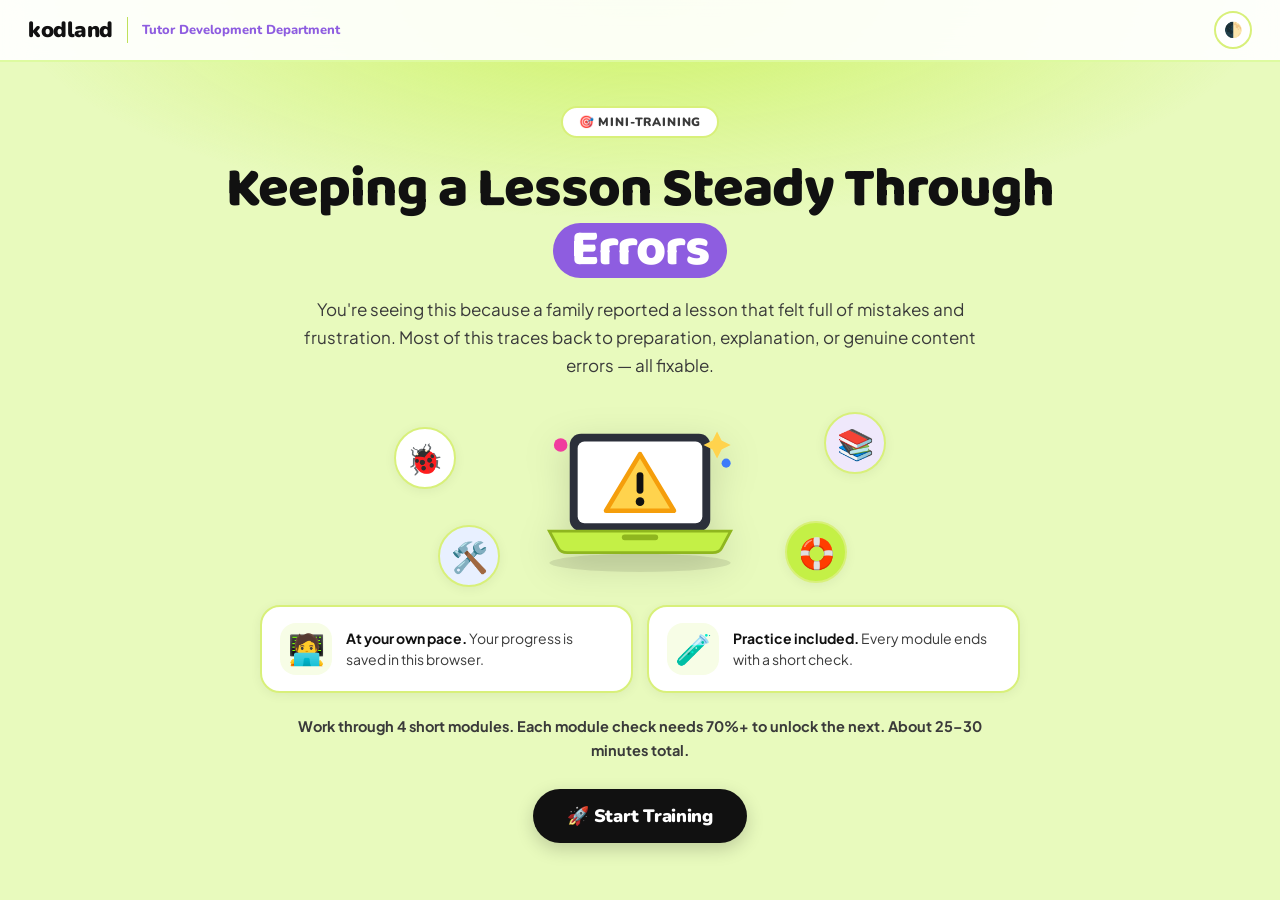
==== commit 7eb70f10: "Add files via upload" ====
--- a/index.html
+++ b/index.html
@@ -4,8 +4,11 @@
 <meta charset="UTF-8">
 <meta name="viewport" content="width=device-width, initial-scale=1.0">
 <title>Mini-Training · Handling Errors in Class — Kodland Tutor Training</title>
-<link href="https://fonts.googleapis.com/css2?family=Baloo+2:wght@600;700;800&family=Inter:wght@400;500;600;700;800&display=swap" rel="stylesheet">
+<link rel="preconnect" href="https://fonts.googleapis.com"><link rel="preconnect" href="https://fonts.gstatic.com" crossorigin>
+<link href="https://fonts.googleapis.com/css2?family=Baloo+2:wght@600;700;800&family=Inter:wght@400;500;600;700;800&family=Nunito:wght@700;800;900&family=Plus+Jakarta+Sans:wght@400;500;600;700;800&display=swap" rel="stylesheet">
 <link rel="stylesheet" href="assets/style.css">
+<link rel="stylesheet" href="assets/theme.css">
+<style>:root,:root[data-theme="dark"]{--pink:#8E5DE0;--pink-d:#7440C4;--coral:#8E5DE0;--coral-d:#7440C4}:root:not([data-theme="dark"]){--pink-l:#EFE8FB}</style>
 </head>
 <body>
 
@@ -26,7 +29,12 @@
       <div class="eyebrow" data-i18n="heroEyebrow"></div>
       <h1 data-i18n-html="heroTitle"></h1>
       <p data-i18n="heroIntro"></p>
-      <div class="card" style="max-width:560px;margin:0 auto 22px;text-align:left"><p style="margin:0" data-i18n="heroWork"></p></div>
+      <div class="hero-art" id="heroArt"></div>
+      <div class="hero-cards">
+        <div class="hcard"><span class="hc-ic">🧑‍💻</span><div data-i18n-html="heroCard1"></div></div>
+        <div class="hcard"><span class="hc-ic">🧪</span><div data-i18n-html="heroCard2"></div></div>
+      </div>
+      <p class="hero-work" data-i18n="heroWork" style="font-size:14.5px;font-weight:700"></p>
       <button class="start-btn" onclick="goDashboard()" data-i18n="startBtn"></button>
     </div>
   </div>
@@ -47,7 +55,8 @@
     </div>
   </nav>
   <div class="msec">
-    <div class="slbl">Your learning path</div>
+    <div class="slbl" data-i18n="pathLabel"></div>
+    <div class="pbar"><b id="pbCount">0/6</b><div class="ptrack"><i id="pbFill"></i></div><span data-i18n="pbLabel"></span></div>
     <div class="grid" id="mgrid"></div>
   </div>
 </div>
@@ -80,7 +89,9 @@
 </div>
 
 
-<script>window.PROG_KEY_OVERRIDE='kl-mt-content_errors-progress';</script>
+<canvas id="confetti"></canvas>
+
+<script>window.PROG_KEY_OVERRIDE='kl-mt-content_errors-progress'; window.HERO_ART={ill:'laptopWarn',orbs:['🐞','📚','🛠️','🛟']};</script>
 <script src="assets/content-en.js"></script>
 <script src="assets/engine.js"></script>
 </body>
--- a/assets/theme.css
+++ b/assets/theme.css
@@ -0,0 +1,361 @@
+/* ==========================================================================
+   Mini_Training_7_Technical_Issues — visual theme (v2)
+   Loaded AFTER style.css. It re-skins the training with the look of the
+   "Kodland TD Core-EM Training" (lime background, pink accent, big emoji,
+   colourful cards, interactive widgets) and adds the new components used by
+   the content: symCards, flipCards, tabsBlock, stepper, chatMock, ill().
+   To go back to the old look, just remove the <link> to this file.
+   ========================================================================== */
+
+:root{
+  --bg:#E8FABD; --bg2:#F4FCD3; --surface:#FFFFFF; --surface2:#F7FDE6;
+  --border:#D8F07A; --line2:#BFE15A; --nav-b:#DDFAA0;
+  --ink:#111111; --ink2:#3A3A3A; --muted:#6B6F7D;
+  --lime:#C4F046; --lime-d:#AEDD2E; --lime-dd:#5E7F07;
+  --pink:#F03D9E; --pink-d:#D4308A; --pink-l:#FFE4F2;
+  --blue:#3E7BFA; --blue-d:#2A63D8; --blue-l:#E8F0FF;
+  --ok:#1FA45A; --ok-l:#E6F8EE; --orange:#F59E0B; --orange-l:#FFF3DC;
+  --red:#E5484D; --red-l:#FFEBEC; --violet:#8B5CF6; --violet-l:#F0EAFF; --yellow:#FFD34D;
+  --coral:#F03D9E; --coral-d:#D4308A;
+  --text:var(--ink); --text2:var(--ink2); --text-muted:var(--muted);
+  --r:20px; --rsm:12px;
+  --shadow:0 2px 12px rgba(0,0,0,.06); --shadow-h:0 10px 30px rgba(0,0,0,.12);
+  --f-disp:'Nunito','Baloo 2',system-ui,'Segoe UI',Arial,sans-serif;
+  --f-body:'Plus Jakarta Sans','Inter',system-ui,'Segoe UI',Arial,sans-serif;
+}
+[data-theme="dark"]{
+  --bg:#10150C; --bg2:#161D10; --surface:#1B2214; --surface2:#222B19;
+  --border:#34421F; --line2:#4B5F2A; --nav-b:#2B3820;
+  --ink:#F2F5EA; --ink2:#C9D1B8; --muted:#97A082;
+  --blue-l:#1D2A47; --pink-l:#3A1A2C; --ok-l:#14301F; --orange-l:#3A2C10; --red-l:#3A1C1E; --violet-l:#2A2144;
+  --shadow:0 2px 12px rgba(0,0,0,.4); --shadow-h:0 10px 30px rgba(0,0,0,.55);
+}
+
+html{scroll-behavior:smooth}
+body{font-family:var(--f-body);background:var(--bg);color:var(--ink);-webkit-font-smoothing:antialiased}
+body::before{content:"";position:fixed;inset:0 0 auto 0;height:520px;background:radial-gradient(ellipse 70% 60% at 50% 0%,rgba(196,240,70,.75),transparent 70%);pointer-events:none;z-index:0}
+[data-theme="dark"] body::before{background:radial-gradient(ellipse 70% 60% at 50% 0%,rgba(120,170,30,.28),transparent 70%)}
+.screen{position:relative;z-index:1}
+h1,h2,h3,h4,.mh1,.rtitle,.start-btn{font-family:var(--f-disp);font-weight:900;letter-spacing:-.02em}
+::selection{background:var(--lime);color:#111}
+
+/* ---------- Nav ---------- */
+.nav{height:62px;background:rgba(255,255,255,.92);border-bottom:2px solid var(--nav-b)}
+[data-theme="dark"] .nav{background:rgba(16,21,12,.9)}
+.logo-mark{font-family:var(--f-disp);font-weight:900;font-size:22px;color:var(--ink);letter-spacing:-.5px}
+.logo-sub{font-family:var(--f-disp);font-weight:800;font-size:13px;color:var(--pink);max-width:none}
+.logo-div{background:var(--line2)}
+.tbtn{background:var(--surface);border:2px solid var(--border);color:var(--ink)}
+.tbtn:hover{background:var(--lime);border-color:var(--lime-d)}
+#ntag{background:var(--lime);color:#111!important;border-radius:999px;padding:6px 13px;font-weight:800!important;font-size:12.5px!important}
+
+/* ---------- Buttons ---------- */
+.start-btn,.ctabtn,.ix-nextbtn,.bdark{font-family:var(--f-disp);background:var(--ink);color:#fff;border-radius:999px;border:0;font-weight:900;transition:transform .15s,background .15s,box-shadow .15s}
+[data-theme="dark"] .start-btn,[data-theme="dark"] .ctabtn,[data-theme="dark"] .ix-nextbtn,[data-theme="dark"] .bdark{background:var(--lime);color:#111}
+.start-btn:hover,.ctabtn:hover,.ix-nextbtn:hover,.bdark:hover{background:var(--pink);color:#fff;transform:translateY(-2px);box-shadow:0 8px 22px rgba(240,61,158,.28)}
+.start-btn{padding:15px 34px;font-size:18px;box-shadow:0 6px 18px rgba(0,0,0,.18)}
+.bline{border:2px solid var(--line2);background:var(--surface);color:var(--ink);border-radius:999px;font-weight:800}
+
+/* ---------- Home / hero ---------- */
+.hero{padding:44px 24px 24px}
+.hero-inner{max-width:880px}
+.eyebrow{background:var(--surface);border:2px solid var(--border);color:var(--ink2);font-family:var(--f-disp);font-weight:900;font-size:12px;letter-spacing:.07em}
+.hero h1{font-size:clamp(34px,5.6vw,56px);line-height:1.06;color:var(--ink)}
+.h-pill{background:var(--pink);color:#fff;border-radius:999px;padding:0 18px;box-decoration-break:clone;-webkit-box-decoration-break:clone}
+.hero p{color:var(--ink2);font-size:17px;line-height:1.65;max-width:700px}
+.hero .card{max-width:640px;margin:0 auto 22px;background:var(--surface);border:2px solid var(--border);border-radius:var(--r);text-align:center}
+.hero-art{position:relative;height:190px;max-width:560px;margin:2px auto 14px;display:flex;align-items:center;justify-content:center}
+.hero-art .ill{width:230px;height:170px;position:relative;z-index:2;filter:drop-shadow(0 10px 18px rgba(0,0,0,.14));animation:floaty 5s ease-in-out infinite}
+.orb{position:absolute;display:flex;align-items:center;justify-content:center;width:62px;height:62px;border-radius:50%;background:var(--surface);border:2px solid var(--border);font-size:30px;box-shadow:var(--shadow);animation:floaty 4.2s ease-in-out infinite}
+.orb.o1{left:6%;top:14%;animation-delay:.2s}.orb.o2{right:6%;top:6%;animation-delay:.9s;background:var(--pink-l)}
+.orb.o3{left:14%;bottom:2%;animation-delay:1.4s;background:var(--blue-l)}.orb.o4{right:13%;bottom:4%;animation-delay:.5s;background:var(--lime)}
+@keyframes floaty{0%,100%{transform:translateY(0)}50%{transform:translateY(-8px)}}
+.hero-cards{display:grid;grid-template-columns:1fr 1fr;gap:14px;max-width:760px;margin:6px auto 22px;text-align:left}
+.hcard{display:flex;gap:14px;align-items:center;background:var(--surface);border:2px solid var(--border);border-radius:var(--r);padding:16px 18px;box-shadow:var(--shadow);font-size:14px;line-height:1.5;color:var(--ink2)}
+.hcard .hc-ic{flex:0 0 auto;font-size:30px;width:52px;height:52px;border-radius:16px;background:var(--surface2);display:flex;align-items:center;justify-content:center}
+.hcard b{color:var(--ink)}
+@media(max-width:700px){.hero-cards{grid-template-columns:1fr}.hero-art{height:160px}.orb{width:50px;height:50px;font-size:24px}}
+
+/* ---------- Dashboard ---------- */
+.msec{max-width:1040px;padding:6px 24px 70px}
+.slbl{font-family:var(--f-disp);font-weight:900;font-size:13px;letter-spacing:.1em;color:var(--pink);margin:14px 0 12px}
+.pbar{display:flex;align-items:center;gap:16px;background:var(--surface);border:2px solid var(--border);border-radius:999px;padding:12px 20px;margin:4px 0 22px;box-shadow:var(--shadow)}
+.pbar b{font-family:var(--f-disp);font-size:20px;font-weight:900}
+.ptrack{flex:1;height:12px;border-radius:999px;background:var(--surface2);border:1px solid var(--border);overflow:hidden}
+.ptrack i{display:block;height:100%;width:0;border-radius:999px;background:linear-gradient(90deg,var(--lime-d),var(--pink));transition:width .8s cubic-bezier(.2,.8,.2,1)}
+.pbar span{font-weight:800;font-size:13px;color:var(--muted);white-space:nowrap}
+.grid{grid-template-columns:repeat(2,1fr);gap:18px}
+@media(max-width:760px){.grid{grid-template-columns:1fr}}
+.mc{position:relative;border:2px solid var(--border);border-top:7px solid var(--mcol,var(--lime-d));border-radius:24px;box-shadow:var(--shadow);background:var(--surface);overflow:hidden}
+.mc-stripe{display:none}
+.mc:hover:not(.locked){transform:translateY(-5px);box-shadow:var(--shadow-h)}
+.mc.locked{background:repeating-linear-gradient(135deg,var(--surface) 0 18px,var(--surface2) 18px 36px);opacity:.78;filter:saturate(.6);cursor:not-allowed}
+.mc-body{padding:20px 22px 20px;position:relative}
+.mc-num{font-family:var(--f-disp);font-size:12px;font-weight:900;letter-spacing:.09em;text-transform:uppercase;color:var(--muted)}
+.mc-em-circle{display:none}
+.mc-big{display:block;font-size:56px;line-height:1;margin:10px 0 8px;transition:transform .25s}
+.mc:hover:not(.locked) .mc-big{transform:scale(1.12) rotate(-6deg)}
+.mc-title{font-family:var(--f-disp);font-weight:900;font-size:22px;margin:2px 0 6px;color:var(--ink)}
+.mc-desc{font-size:13.5px;line-height:1.55;color:var(--ink2);min-height:62px}
+.mc-foot{margin-top:12px}
+.mc.done{border-right-color:var(--ok);border-bottom-color:var(--ok);border-left-color:var(--ok)}
+.mc.done::after{content:"✓";position:absolute;right:16px;top:16px;width:30px;height:30px;border-radius:50%;background:var(--ok);color:#fff;font-weight:900;display:flex;align-items:center;justify-content:center}
+.badge{font-family:var(--f-disp);font-weight:900;border-radius:999px;padding:7px 14px;font-size:12.5px}
+.badge.br{background:var(--ink);color:#fff}
+.badge.bd{background:var(--ok-l);color:var(--ok);border:1px solid var(--ok)}
+.badge.bl{background:var(--surface2);color:var(--muted);border:1px solid var(--border)}
+
+/* ---------- Module page ---------- */
+.rdbar{position:fixed;top:62px;left:0;right:0;height:4px;background:transparent;z-index:90}
+.rdbar i{display:block;height:100%;width:0;background:linear-gradient(90deg,var(--lime-d),var(--pink));border-radius:0 4px 4px 0;transition:width .12s linear}
+.cbody{max-width:1000px;padding:30px 24px 90px}
+.mhead{display:grid;grid-template-columns:1fr auto;gap:18px;align-items:center}
+@media(max-width:760px){.mhead{grid-template-columns:1fr}.mhead-art{display:none}}
+.meyebrow{font-family:var(--f-disp);font-weight:900;font-size:12.5px;letter-spacing:.09em;text-transform:uppercase;color:var(--pink)}
+.mh1{font-size:clamp(30px,4.6vw,46px);line-height:1.08;margin:6px 0 14px}
+.mh1-em{display:inline-block;margin-right:4px;animation:pop .7s cubic-bezier(.2,1.4,.4,1) both}
+@keyframes pop{from{transform:scale(.3) rotate(-20deg);opacity:0}to{transform:scale(1) rotate(0);opacity:1}}
+.mobj-box{background:var(--surface);border:2px solid var(--border);border-left:7px solid var(--lime-d);border-radius:var(--r);box-shadow:var(--shadow);padding:16px 20px}
+.mobj-ic{background:var(--lime);border-radius:14px}
+.mobj-txt strong{color:var(--lime-dd);font-family:var(--f-disp);letter-spacing:.06em;text-transform:uppercase;font-size:12px}
+[data-theme="dark"] .mobj-txt strong{color:var(--lime)}
+.mhead-art .ill{width:210px;height:160px;filter:drop-shadow(0 10px 16px rgba(0,0,0,.12));animation:floaty 5.5s ease-in-out infinite}
+.learn{display:grid;grid-template-columns:repeat(4,1fr);gap:12px;margin:18px 0 14px}
+@media(max-width:860px){.learn{grid-template-columns:repeat(2,1fr)}}
+.lcard{background:var(--surface);border:2px solid var(--border);border-radius:var(--r);padding:14px 15px;box-shadow:var(--shadow);transition:transform .2s}
+.lcard:hover{transform:translateY(-3px)}
+.lcard span{display:block;font-size:30px;margin-bottom:6px}
+.lcard p{font-size:13px;line-height:1.45;color:var(--ink2);font-weight:600}
+.chips{display:flex;flex-wrap:wrap;gap:8px;margin:6px 0 10px}
+.chip{background:var(--surface);border:2px solid var(--border);border-radius:999px;padding:7px 14px;font-size:13px;font-weight:800;color:var(--ink);cursor:pointer;font-family:inherit;transition:all .15s}
+.chip:hover{background:var(--lime);border-color:var(--lime-d);transform:translateY(-1px)}
+.sec{margin-top:44px;scroll-margin-top:84px}
+.sh{display:flex;align-items:center;gap:14px;margin:0 0 16px}
+.se{flex:0 0 auto;width:54px;height:54px;border-radius:16px;background:var(--surface);border:2px solid var(--border);box-shadow:var(--shadow);display:flex;align-items:center;justify-content:center;font-size:30px}
+.sh h2{font-size:clamp(20px,2.6vw,27px);margin:0;white-space:normal}
+.sh::after{content:"";flex:1;height:5px;border-radius:5px;background:linear-gradient(90deg,var(--lime-d),transparent)}
+.reveal{opacity:0;transform:translateY(18px);transition:opacity .55s ease,transform .55s ease}
+.reveal.in{opacity:1;transform:none}
+@media(prefers-reduced-motion:reduce){.reveal{opacity:1;transform:none;transition:none}.hero-art .ill,.orb,.mhead-art .ill,.mh1-em{animation:none}}
+
+/* ---------- Generic cards, tables, lists ---------- */
+.card{background:var(--surface);border:2px solid var(--border);border-radius:var(--r);box-shadow:var(--shadow);padding:18px 20px;line-height:1.65;font-size:15px;color:var(--ink2);margin-bottom:14px}
+.card p+p{margin-top:10px}
+.card h4{font-size:17px;margin-bottom:8px;color:var(--ink)}
+.card strong{color:var(--ink)}
+.tbl-wrap{overflow-x:auto;border-radius:16px;border:2px solid var(--border);margin-top:12px;background:var(--surface)}
+.tbl-wrap table{border-collapse:collapse;width:100%;font-size:13.5px}
+.tbl-wrap th{background:var(--lime);color:#111;font-family:var(--f-disp);font-weight:900;text-align:left;padding:11px 14px}
+.tbl-wrap td{padding:11px 14px;border-top:1px solid var(--border);vertical-align:top;line-height:1.5;color:var(--ink2)}
+.tbl-wrap tr:nth-child(even) td{background:var(--surface2)}
+.three-col{display:grid;grid-template-columns:repeat(3,1fr);gap:14px}
+@media(max-width:820px){.three-col{grid-template-columns:1fr}}
+.three-col .card:nth-child(1){border-top:7px solid #7EA8FF}.three-col .card:nth-child(2){border-top:7px solid #FFB44D}.three-col .card:nth-child(3){border-top:7px solid #B79DF2}
+
+/* callouts */
+.callout{display:flex;gap:14px;align-items:flex-start;border-radius:var(--r);padding:15px 18px;margin:14px 0;border:2px solid var(--border);background:var(--surface);box-shadow:var(--shadow);line-height:1.6;font-size:14.5px;color:var(--ink2)}
+.co-ic{flex:0 0 auto;font-size:26px;width:46px;height:46px;border-radius:14px;display:flex;align-items:center;justify-content:center;background:var(--surface2)}
+.co-body{flex:1}.co-body strong{color:var(--ink)}
+.co-idea{background:var(--blue-l);border-color:#B9D1FF}.co-idea .co-ic{background:#fff}
+.co-ok{background:var(--ok-l);border-color:#8FE3B4}.co-ok .co-ic{background:#fff}
+.co-danger{background:var(--red-l);border-color:#FFB9BC}.co-danger .co-ic{background:#fff}
+.co-warn{background:var(--orange-l);border-color:#F6D58F}.co-warn .co-ic{background:#fff}
+.co-star{background:#FFF9D6;border-color:#F3DD7A}.co-star .co-ic{background:#fff}
+[data-theme="dark"] .co-ic{background:rgba(255,255,255,.08)!important}
+
+/* do / avoid */
+.doavoid{display:grid;grid-template-columns:1fr 1fr;gap:14px;margin:14px 0}
+@media(max-width:760px){.doavoid{grid-template-columns:1fr}}
+.dobox,.avoidbox{border-radius:var(--r);padding:16px 18px;border:2px solid}
+.dobox{background:var(--ok-l);border-color:#8FE3B4}.avoidbox{background:var(--red-l);border-color:#FFB9BC}
+.dobox h5,.avoidbox h5{font-family:var(--f-disp);font-weight:900;font-size:15px;margin-bottom:8px}
+.dobox h5{color:var(--ok)}.avoidbox h5{color:var(--red)}
+.dobox ul,.avoidbox ul{list-style:none;display:flex;flex-direction:column;gap:7px}
+.dobox li,.avoidbox li{display:flex;gap:9px;font-size:13.5px;line-height:1.5;color:var(--ink2)}
+
+/* numbered list */
+.nc-list{display:flex;flex-direction:column;gap:10px;margin:12px 0}
+.nc-row{display:flex;gap:14px;align-items:flex-start;background:var(--surface);border:2px solid var(--border);border-radius:16px;padding:12px 16px;box-shadow:var(--shadow);line-height:1.55;font-size:14.5px;color:var(--ink2)}
+.nc-num{flex:0 0 auto;width:32px;height:32px;border-radius:50%;background:var(--pink);color:#fff;font-family:var(--f-disp);font-weight:900;display:flex;align-items:center;justify-content:center}
+
+/* icon grid */
+.icon-grid{display:grid;grid-template-columns:repeat(auto-fit,minmax(230px,1fr));gap:14px;margin:14px 0}
+.icon-grid.ig4,.icon-grid.ig2{grid-template-columns:repeat(2,1fr)}.icon-grid.ig6{grid-template-columns:repeat(3,1fr)}
+@media(max-width:760px){.icon-grid.ig4,.icon-grid.ig2,.icon-grid.ig6{grid-template-columns:1fr}}
+.icon-grid-item{background:var(--surface);border:2px solid var(--border);border-radius:var(--r);padding:16px;box-shadow:var(--shadow);transition:transform .2s,box-shadow .2s;font-size:14px;line-height:1.55;color:var(--ink2)}
+.icon-grid-item:hover{transform:translateY(-4px);box-shadow:var(--shadow-h)}
+.igi-ic{font-size:34px;width:60px;height:60px;border-radius:18px;background:var(--surface2);display:flex;align-items:center;justify-content:center;margin-bottom:10px}
+.icon-grid-item:nth-child(5n+1) .igi-ic{background:#E8F0FF}.icon-grid-item:nth-child(5n+2) .igi-ic{background:#FFE4F2}.icon-grid-item:nth-child(5n+3) .igi-ic{background:#FFF3DC}.icon-grid-item:nth-child(5n+4) .igi-ic{background:#E6F8EE}.icon-grid-item:nth-child(5n+5) .igi-ic{background:#F0EAFF}
+.igi-txt strong{color:var(--ink)}
+
+/* step flow */
+.step-flow{display:flex;gap:10px;align-items:stretch;margin:16px 0;flex-wrap:wrap}
+.step-box{flex:1 1 180px;background:var(--surface);border:2px solid var(--border);border-radius:var(--r);padding:16px;text-align:center;box-shadow:var(--shadow);transition:transform .2s}
+.step-box:hover{transform:translateY(-3px)}
+.step-ic{font-size:38px;margin-bottom:6px}.step-lbl{font-weight:800;font-size:13.5px;line-height:1.45;color:var(--ink)}
+.step-arrow{align-self:center;font-size:24px;font-weight:900;color:var(--pink);animation:nudge 1.4s ease-in-out infinite}
+@keyframes nudge{0%,100%{transform:translateX(0)}50%{transform:translateX(5px)}}
+@media(max-width:760px){.step-arrow{display:none}}
+
+/* pattern cards */
+.pattern-row{display:grid;grid-template-columns:repeat(3,1fr);gap:14px;margin:14px 0}
+@media(max-width:820px){.pattern-row{grid-template-columns:1fr}}
+.pattern-card{background:var(--surface);border:2px solid var(--border);border-radius:var(--r);padding:18px;box-shadow:var(--shadow);border-top:7px solid var(--lime-d);transition:transform .2s}
+.pattern-card:hover{transform:translateY(-4px)}
+.pattern-card:nth-child(2){border-top-color:#FFC247}.pattern-card:nth-child(3){border-top-color:var(--red)}
+.pattern-ic{font-size:36px}.pattern-title{font-family:var(--f-disp);font-weight:900;font-size:19px;margin:4px 0}
+.pattern-desc{font-size:13.5px;font-weight:700;color:var(--ink);line-height:1.5}.pattern-note{font-size:13px;color:var(--ink2);margin-top:8px;line-height:1.5}
+
+/* big stat */
+.bigstat{display:flex;align-items:center;gap:18px;background:var(--surface);border:2px solid var(--border);border-radius:var(--r);padding:16px 22px;box-shadow:var(--shadow);margin:14px 0}
+.bigstat-num{font-family:var(--f-disp);font-weight:900;font-size:clamp(34px,5vw,52px);color:var(--pink);white-space:nowrap;line-height:1}
+.bigstat-txt{font-size:15px;line-height:1.55;color:var(--ink2)}
+
+/* accordion (details) */
+.acc-item{background:var(--surface);border:2px solid var(--border);border-radius:16px;margin:9px 0;box-shadow:var(--shadow);overflow:hidden;transition:border-color .2s}
+.acc-item[open]{border-color:var(--lime-d)}
+.acc-item summary{list-style:none;cursor:pointer;padding:14px 18px;font-weight:800;font-size:15px;color:var(--ink);display:flex;align-items:center;gap:10px}
+.acc-item summary::-webkit-details-marker{display:none}
+.acc-item summary::after{content:"＋";margin-left:auto;font-weight:900;color:var(--pink);font-size:20px;transition:transform .2s}
+.acc-item[open] summary::after{content:"－"}
+.acc-item[open] summary{background:var(--surface2)}
+.acc-body{padding:4px 18px 16px;font-size:14px;line-height:1.65;color:var(--ink2)}
+.acc-body p{margin-top:8px}.acc-body strong{color:var(--ink)}
+
+/* ---------- NEW: symptom cards (tap to open) ---------- */
+.sym-grid{display:grid;grid-template-columns:repeat(2,1fr);gap:14px;margin:14px 0;align-items:start}
+@media(max-width:820px){.sym-grid{grid-template-columns:1fr}}
+.sym{background:var(--surface);border:2px solid var(--border);border-left:8px solid var(--sc,var(--lime-d));border-radius:var(--r);box-shadow:var(--shadow);overflow:hidden;transition:box-shadow .2s,transform .2s}
+.sym:hover{box-shadow:var(--shadow-h);transform:translateY(-2px)}
+.sym-head{display:flex;gap:14px;align-items:center;padding:15px 16px;cursor:pointer;width:100%;background:none;border:0;text-align:left;font-family:inherit;color:inherit}
+.sym-ic{flex:0 0 auto;width:56px;height:56px;border-radius:16px;font-size:30px;display:flex;align-items:center;justify-content:center;background:var(--sbg,var(--surface2))}
+.sym-t{flex:1;font-family:var(--f-disp);font-weight:900;font-size:16.5px;line-height:1.25;color:var(--ink)}
+.sym-t small{display:block;font-family:var(--f-body);font-weight:700;font-size:12px;color:var(--muted);margin-top:3px}
+.sym-chev{font-size:18px;color:var(--pink);transition:transform .25s;font-weight:900}
+.sym.open .sym-chev{transform:rotate(180deg)}
+.sym-body{display:none;padding:2px 16px 16px;flex-direction:column;gap:9px}
+.sym.open .sym-body{display:flex;animation:drop .3s ease both}
+@keyframes drop{from{opacity:0;transform:translateY(-6px)}to{opacity:1;transform:none}}
+.sr{display:flex;gap:10px;align-items:flex-start;border-radius:14px;padding:10px 12px;font-size:13.5px;line-height:1.55;color:var(--ink2)}
+.sr b.l{flex:0 0 auto;display:inline-flex;align-items:center;gap:5px;font-family:var(--f-disp);font-weight:900;font-size:11.5px;letter-spacing:.04em;text-transform:uppercase;border-radius:999px;padding:3px 10px;white-space:nowrap}
+.sr .x{flex:1}.sr .x em{color:var(--ink)}
+.sr.see{background:var(--blue-l)}.sr.see b.l{background:var(--blue);color:#fff}
+.sr.do{background:var(--ok-l)}.sr.do b.l{background:var(--ok);color:#fff}
+.sr.say{background:var(--violet-l)}.sr.say b.l{background:var(--violet);color:#fff}
+.sr.rep{background:var(--orange-l)}.sr.rep b.l{background:var(--orange);color:#fff}
+.sr.avoid{background:var(--red-l)}.sr.avoid b.l{background:var(--red);color:#fff}
+.sr.tip{background:#FFF9D6}.sr.tip b.l{background:#E0B400;color:#fff}
+[data-theme="dark"] .sr.tip{background:rgba(224,180,0,.15)}
+.sr .x ul{margin:6px 0 0 18px}.sr .x li{margin:3px 0}
+
+/* ---------- NEW: flip cards ---------- */
+.flip-grid{display:grid;grid-template-columns:repeat(auto-fit,minmax(170px,1fr));gap:14px;margin:14px 0}
+.flip-grid.n5{grid-template-columns:repeat(5,1fr)}.flip-grid.n6{grid-template-columns:repeat(3,1fr)}.flip-grid.n4{grid-template-columns:repeat(4,1fr)}
+@media(max-width:900px){.flip-grid.n5,.flip-grid.n6,.flip-grid.n4{grid-template-columns:repeat(2,1fr)}}
+.flip-b{overflow:auto}
+.flip{perspective:900px;height:178px;cursor:pointer;background:none;border:0;padding:0;font-family:inherit;color:inherit}
+.flip-in{position:relative;width:100%;height:100%;transition:transform .55s cubic-bezier(.3,1.3,.5,1);transform-style:preserve-3d}
+.flip.on .flip-in{transform:rotateY(180deg)}
+.flip-f,.flip-b{position:absolute;inset:0;border-radius:var(--r);border:2px solid var(--border);backface-visibility:hidden;-webkit-backface-visibility:hidden;display:flex;flex-direction:column;align-items:center;justify-content:center;text-align:center;padding:14px;box-shadow:var(--shadow)}
+.flip-f{background:var(--surface)}
+.flip-f .fi{font-size:42px}.flip-f .ft{font-family:var(--f-disp);font-weight:900;font-size:16px;margin-top:6px;color:var(--ink)}
+.flip-f .fh{font-size:11.5px;color:var(--muted);margin-top:6px;font-weight:700}
+.flip-b{transform:rotateY(180deg);background:var(--lime);color:#111;font-size:13.5px;line-height:1.5;font-weight:600}
+.flip-b strong{font-family:var(--f-disp)}
+
+/* ---------- NEW: tabs ---------- */
+.tabs{margin:14px 0}
+.tab-bar{display:flex;gap:8px;flex-wrap:wrap;margin-bottom:12px}
+.tab-btn{flex:1 1 140px;display:flex;align-items:center;justify-content:center;gap:8px;background:var(--surface);border:2px solid var(--border);border-radius:999px;padding:11px 16px;font-family:var(--f-disp);font-weight:900;font-size:15px;cursor:pointer;color:var(--ink);transition:all .15s}
+.tab-btn:hover{background:var(--surface2)}
+.tab-btn.on{background:var(--ink);color:#fff;border-color:var(--ink)}
+[data-theme="dark"] .tab-btn.on{background:var(--lime);color:#111;border-color:var(--lime)}
+.tab-panel{display:none}.tab-panel.on{display:block;animation:drop .3s ease both}
+
+/* ---------- NEW: stepper ---------- */
+.stp{display:grid;grid-template-columns:230px 1fr;background:var(--surface);border:2px solid var(--border);border-radius:var(--r);box-shadow:var(--shadow);overflow:hidden;margin:14px 0}
+@media(max-width:760px){.stp{grid-template-columns:1fr}}
+.stp-l{background:linear-gradient(160deg,#DFF7A0,#BFE3FF);display:flex;flex-direction:column;align-items:center;justify-content:center;padding:22px 12px;min-height:220px}
+.stp-l .big{font-size:86px;line-height:1;animation:pop .5s cubic-bezier(.2,1.4,.4,1) both}
+.stp-l .of{margin-top:12px;font-family:var(--f-disp);font-weight:900;font-size:12px;letter-spacing:.08em;background:#fff;border-radius:999px;padding:4px 12px;color:var(--ink)}
+.stp-r{padding:20px 22px;display:flex;flex-direction:column}
+.stp-r h4{font-size:20px;margin-bottom:8px;color:var(--ink)}
+.stp-body{font-size:14.5px;line-height:1.65;color:var(--ink2);flex:1}
+.stp-body ul{margin:8px 0 0 20px}.stp-body li{margin:4px 0}.stp-body strong{color:var(--ink)}
+.stp-nav{display:flex;align-items:center;gap:8px;margin-top:14px}
+.stp-dots{display:flex;gap:7px;flex:1}
+.stp-dot{width:36px;height:36px;border-radius:50%;border:2px solid var(--border);background:var(--surface);cursor:pointer;font-size:16px;font-family:inherit;transition:all .15s}
+.stp-dot.on{background:var(--lime);border-color:var(--lime-d);transform:scale(1.1)}
+.stp-btn{border:2px solid var(--line2);background:var(--surface);border-radius:999px;padding:9px 16px;font-weight:800;cursor:pointer;font-family:inherit;color:var(--ink)}
+.stp-btn.next{background:var(--ink);color:#fff;border-color:var(--ink)}
+.stp-btn:disabled{opacity:.35;cursor:not-allowed}
+.stp-btn:hover:not(:disabled){background:var(--pink);color:#fff;border-color:var(--pink)}
+
+/* ---------- NEW: chat / phone mock ---------- */
+.chat-wrap{display:grid;grid-template-columns:minmax(260px,330px) 1fr;gap:20px;margin:16px 0;align-items:start}
+@media(max-width:820px){.chat-wrap{grid-template-columns:1fr}}
+.phone{background:#1B1F2A;border-radius:34px;padding:12px;box-shadow:var(--shadow-h);max-width:340px;width:100%;margin:0 auto}
+.ph-top{display:flex;align-items:center;gap:10px;background:#0F7A6A;color:#fff;border-radius:22px 22px 0 0;padding:12px 14px}
+.ph-av{width:36px;height:36px;border-radius:50%;background:#fff;display:flex;align-items:center;justify-content:center;font-size:20px}
+.ph-name{font-weight:800;font-size:14px;line-height:1.2}.ph-name small{display:block;font-weight:600;font-size:11px;opacity:.85}
+.ph-body{background:#EDE6DB;min-height:300px;padding:14px 10px;display:flex;flex-direction:column;gap:9px;border-radius:0 0 22px 22px}
+.bub{max-width:86%;padding:9px 12px;border-radius:14px;font-size:13.2px;line-height:1.45;box-shadow:0 1px 2px rgba(0,0,0,.12);animation:drop .35s ease both;color:#1b1b1b}
+.bub.in{background:#fff;align-self:flex-start;border-top-left-radius:4px}
+.bub.out{background:#DCF8C6;align-self:flex-end;border-top-right-radius:4px}
+.bub small{display:block;font-size:10px;color:#777;margin-top:3px;text-align:right}
+.bub.fb{align-self:stretch;max-width:100%;border-radius:12px;font-weight:600;text-align:left}
+.bub.fb.good{background:#D8F8E4;border:2px solid #36B873}.bub.fb.bad{background:#FFE3E4;border:2px solid #E5484D}
+.chat-q h4{font-size:18px;margin-bottom:6px;color:var(--ink)}.chat-q p{font-size:14px;color:var(--ink2);margin-bottom:12px;line-height:1.55}
+.chat-opts{display:flex;flex-direction:column;gap:10px}
+.chat-opt{background:var(--surface);border:2px solid var(--border);border-radius:16px;padding:12px 14px;text-align:left;font-family:inherit;font-size:13.5px;line-height:1.5;color:var(--ink2);cursor:pointer;transition:all .15s}
+.chat-opt:hover:not(:disabled){background:var(--surface2);border-color:var(--lime-d);transform:translateX(3px)}
+.chat-opt b{display:inline-flex;width:24px;height:24px;border-radius:50%;background:var(--ink);color:#fff;font-size:12px;align-items:center;justify-content:center;margin-right:8px}
+.chat-opt.used{opacity:.55}.chat-opt.good,.chat-opt.good:hover{border-color:#36B873!important;background:var(--ok-l)!important;opacity:1}.chat-opt.bad,.chat-opt.bad:hover{border-color:var(--red)!important;background:var(--red-l)!important;opacity:1}
+.chat-opt:disabled{cursor:default}
+.chat-again{margin-top:10px;background:none;border:2px solid var(--line2);border-radius:999px;padding:8px 16px;font-weight:800;font-family:inherit;cursor:pointer;color:var(--ink);display:none}
+
+/* ---------- NEW: timeline "clock" ---------- */
+.rclock{display:grid;grid-template-columns:repeat(4,1fr);gap:0;margin:16px 0;position:relative}
+@media(max-width:820px){.rclock{grid-template-columns:1fr;gap:12px}}
+.rc{position:relative;padding:0 8px;text-align:center}
+.rc::before{content:"";position:absolute;top:30px;left:-50%;width:100%;height:4px;background:var(--lime-d);z-index:0}
+.rc:first-child::before{display:none}
+@media(max-width:820px){.rc::before{display:none}}
+.rc-dot{position:relative;z-index:1;width:62px;height:62px;border-radius:50%;margin:0 auto 10px;background:var(--surface);border:3px solid var(--lime-d);display:flex;align-items:center;justify-content:center;font-size:28px;box-shadow:var(--shadow)}
+.rc-when{font-family:var(--f-disp);font-weight:900;font-size:12px;letter-spacing:.06em;text-transform:uppercase;color:var(--pink)}
+.rc-t{font-weight:800;font-size:14px;color:var(--ink);margin:2px 0}.rc-d{font-size:12.5px;color:var(--ink2);line-height:1.45}
+
+/* ---------- Illustrations ---------- */
+.ill{display:inline-block;line-height:0}
+.ill svg{width:100%;height:100%;display:block}
+
+/* ---------- Simulation embed ---------- */
+.sim-embed-tag{background:var(--pink);font-family:var(--f-disp)}
+.sim-embed iframe{border:2px solid var(--border);border-radius:20px;height:560px}
+@media(max-width:760px){.sim-embed iframe{height:520px}}
+
+/* ---------- Module check ---------- */
+.ix-wrap{background:var(--surface);border:2px solid var(--border);border-radius:24px;box-shadow:var(--shadow);padding:22px 24px;margin-top:34px}
+.ix-badge{background:var(--lime);color:#111;font-family:var(--f-disp);font-weight:900;border-radius:999px;padding:6px 14px;font-size:12.5px}
+.ix-title{font-family:var(--f-disp);font-weight:900;font-size:22px;margin:12px 0 4px;color:var(--ink)}
+.ix-instr{font-size:15px;line-height:1.6;color:var(--ink2);margin-bottom:12px;font-weight:600}
+.ix-bar{height:10px;border-radius:999px;background:var(--surface2);border:1px solid var(--border);overflow:hidden;margin:10px 0 14px}
+.ix-bar i{display:block;height:100%;border-radius:999px;background:linear-gradient(90deg,var(--lime-d),var(--pink));transition:width .5s}
+.ix-card{background:var(--surface);border:2px solid var(--border);border-radius:16px;padding:13px 16px;margin:9px 0;cursor:pointer;font-size:14.5px;line-height:1.5;color:var(--ink2);transition:all .15s}
+.ix-card:hover:not(.locked){background:var(--surface2);border-color:var(--lime-d);transform:translateX(3px)}
+.ix-card.ok,.ix-card.correct{background:var(--ok-l);border-color:var(--ok)}
+.ix-card.bad,.ix-card.wrong{background:var(--red-l);border-color:var(--red)}
+.ix-zones{display:grid;grid-template-columns:repeat(auto-fit,minmax(200px,1fr));gap:10px;margin-top:12px}
+.ix-zone-btn{background:var(--surface);border:2px solid var(--border);border-radius:16px;padding:12px 14px;font-weight:800;font-family:inherit;cursor:pointer;color:var(--ink);transition:all .15s;line-height:1.4}
+.ix-zone-btn:hover:not(:disabled){background:var(--lime);border-color:var(--lime-d);transform:translateY(-2px)}
+.ix-fb{border-radius:16px;padding:13px 16px;margin-top:12px;font-weight:600;line-height:1.55;font-size:14.5px}
+.ix-fb.ok{background:var(--ok-l);border:2px solid var(--ok);color:var(--ink)}.ix-fb.bad{background:var(--red-l);border:2px solid var(--red);color:var(--ink)}
+.ix-progress{margin-top:12px;font-weight:800;font-size:13px;color:var(--muted)}
+
+/* ---------- Results ---------- */
+.rbody{text-align:center;max-width:620px;margin:60px auto;background:var(--surface);border:2px solid var(--border);border-radius:28px;box-shadow:var(--shadow-h);padding:40px 28px}
+.remi{font-size:84px;animation:pop .6s cubic-bezier(.2,1.4,.4,1) both}
+.rtitle{font-size:30px;margin:8px 0}.rpct{font-family:var(--f-disp);font-weight:900;font-size:64px;line-height:1.1}
+.rpct.pass{color:var(--ok)}.rpct.fail{color:var(--red)}
+.rsub{font-size:15.5px;color:var(--ink2);margin:10px 0 22px;line-height:1.6}
+#confetti{position:fixed;inset:0;width:100%;height:100%;pointer-events:none;z-index:9999}
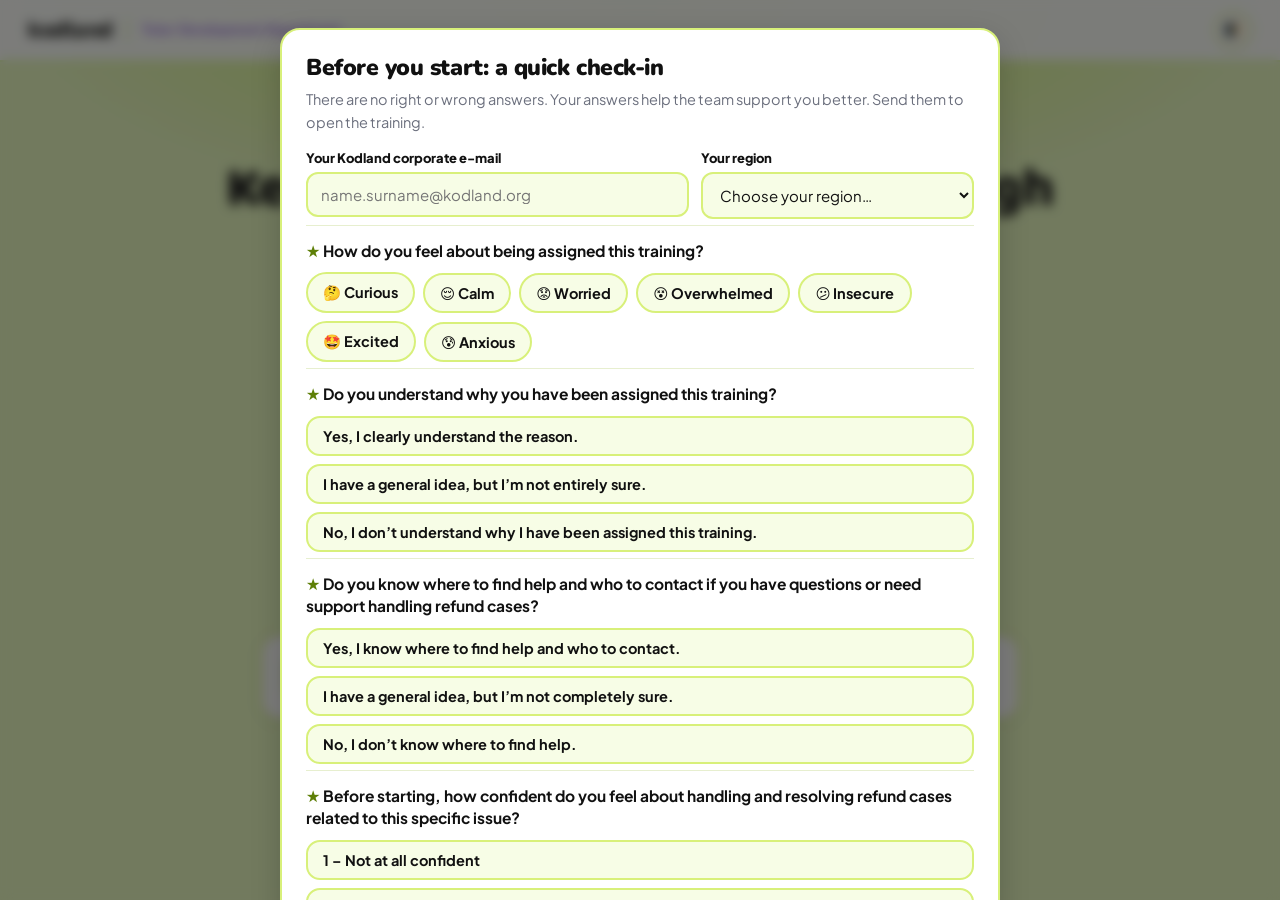
==== commit 95ac53c2: "Add files via upload" ====
--- a/index.html
+++ b/index.html
@@ -94,5 +94,6 @@
 <script>window.PROG_KEY_OVERRIDE='kl-mt-content_errors-progress'; window.HERO_ART={ill:'laptopWarn',orbs:['🐞','📚','🛠️','🛟']};</script>
 <script src="assets/content-en.js"></script>
 <script src="assets/engine.js"></script>
+<script src="assets/surveys.js"></script>
 </body>
 </html>
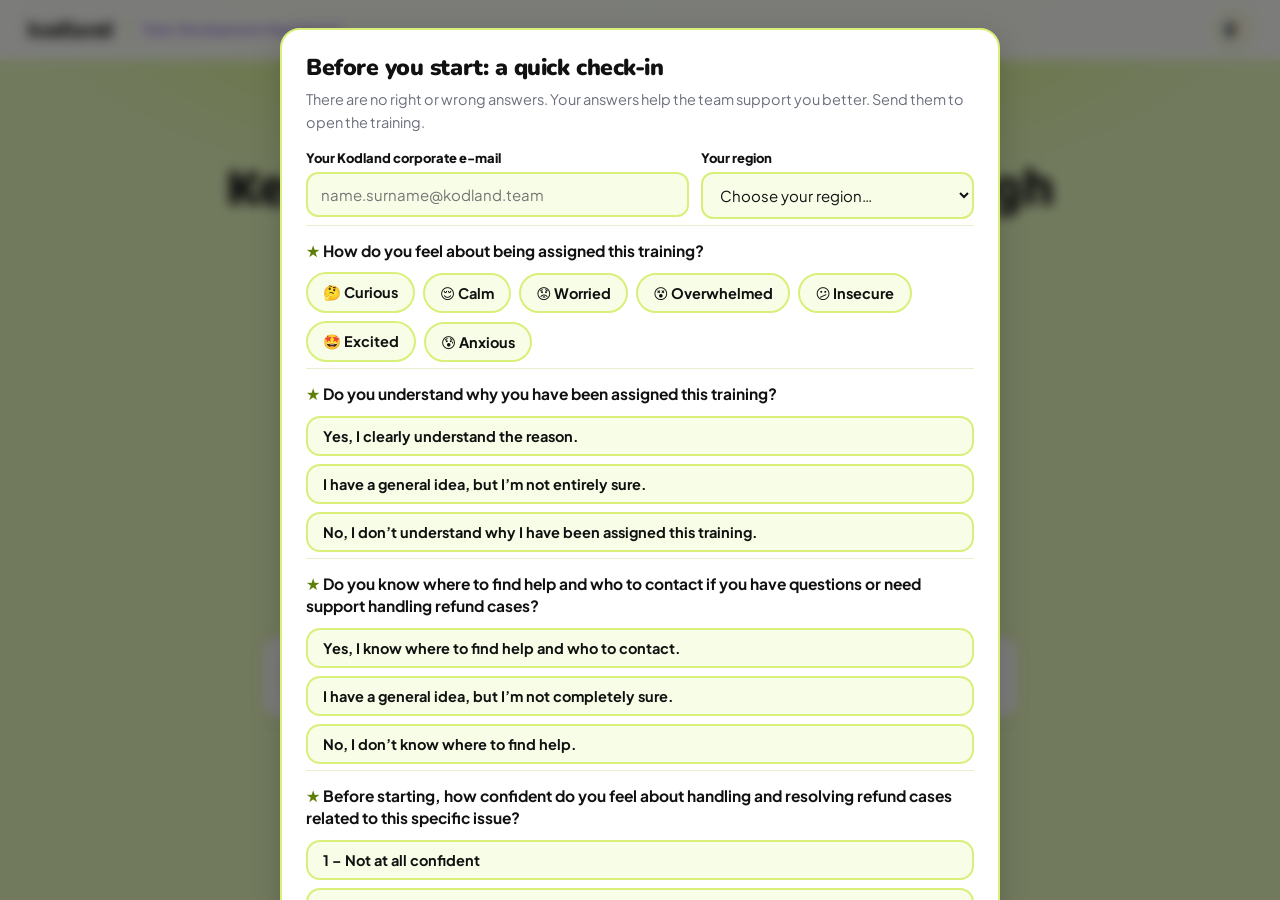
==== commit 6dbcd5e0: "Add files via upload" ====
--- a/index.html
+++ b/index.html
@@ -93,7 +93,7 @@
 
 <script>window.PROG_KEY_OVERRIDE='kl-mt-content_errors-progress'; window.HERO_ART={ill:'laptopWarn',orbs:['🐞','📚','🛠️','🛟']};</script>
 <script src="assets/content-en.js"></script>
+<script src="assets/surveys-v2.js"></script>
 <script src="assets/engine.js"></script>
-<script src="assets/surveys.js"></script>
 </body>
 </html>
--- a/assets/style.css
+++ b/assets/style.css
@@ -400,3 +400,27 @@
 
 /* long words in translated text must wrap inside their cards instead of widening them */
 .pattern-card,.card,.co,.step-box,.ix-card,.ix-fb,.mobj-txt{min-width:0;overflow-wrap:break-word}
+
+/* Tabs by age / dimension (dimTabs) */
+.dt-bar{display:grid;grid-template-columns:repeat(auto-fit,minmax(150px,1fr));gap:10px;margin-bottom:14px}
+@media(max-width:700px){.dt-bar{grid-template-columns:repeat(2,1fr)}}
+.dt-btn{display:flex;flex-direction:column;align-items:center;gap:6px;background:var(--surface);border:2px solid var(--border);border-radius:var(--r);padding:14px 8px 12px;font-family:'Baloo 2',sans-serif;font-weight:800;font-size:14.5px;color:var(--text2);cursor:pointer;box-shadow:var(--shadow);transition:transform .15s,border-color .15s,background .15s}
+.dt-btn:hover{transform:translateY(-2px)}
+.dt-btn.on{border-color:var(--coral);background:var(--hi-bg);color:var(--text)}
+.dt-btn-ic{font-size:36px;line-height:1}
+.dt-btn-lbl{line-height:1.2;text-align:center}
+.dt-panel{display:none}
+.dt-panel.on{display:block;animation:dtIn .25s ease}
+@keyframes dtIn{from{opacity:0;transform:translateY(6px)}to{opacity:1;transform:none}}
+.dt-intro{display:flex;gap:16px;align-items:flex-start;background:var(--surface);border:2px solid var(--border);border-left:6px solid var(--coral);border-radius:var(--r);padding:18px 20px;margin-bottom:12px;box-shadow:var(--shadow)}
+.dt-intro-ic{font-size:46px;line-height:1;flex-shrink:0}
+.dt-intro-t{font-family:'Baloo 2',sans-serif;font-weight:800;font-size:20px;color:var(--text);margin-bottom:4px}
+.dt-intro p{font-size:14.5px;color:var(--text2);line-height:1.65;margin:0}
+.dt-intro p strong{color:var(--text)}
+.dt-panel .icon-grid{grid-template-columns:repeat(auto-fit,minmax(300px,1fr))}
+.dt-panel .icon-grid-item{padding:16px 16px}
+.dt-panel .igi-ic{width:56px;height:56px;font-size:30px}
+.dt-panel .igi-txt{font-size:14px}
+.dt-next{display:block;margin:6px 0 0 auto;background:var(--coral);color:#fff;border:none;border-radius:999px;padding:11px 22px;font-family:'Baloo 2',sans-serif;font-weight:800;font-size:14.5px;cursor:pointer;box-shadow:var(--shadow)}
+.dt-next:hover{background:var(--pink-hover-d)}
+.dt-done{text-align:right;font-family:'Baloo 2',sans-serif;font-weight:800;font-size:14.5px;color:var(--green-d);margin-top:6px}
